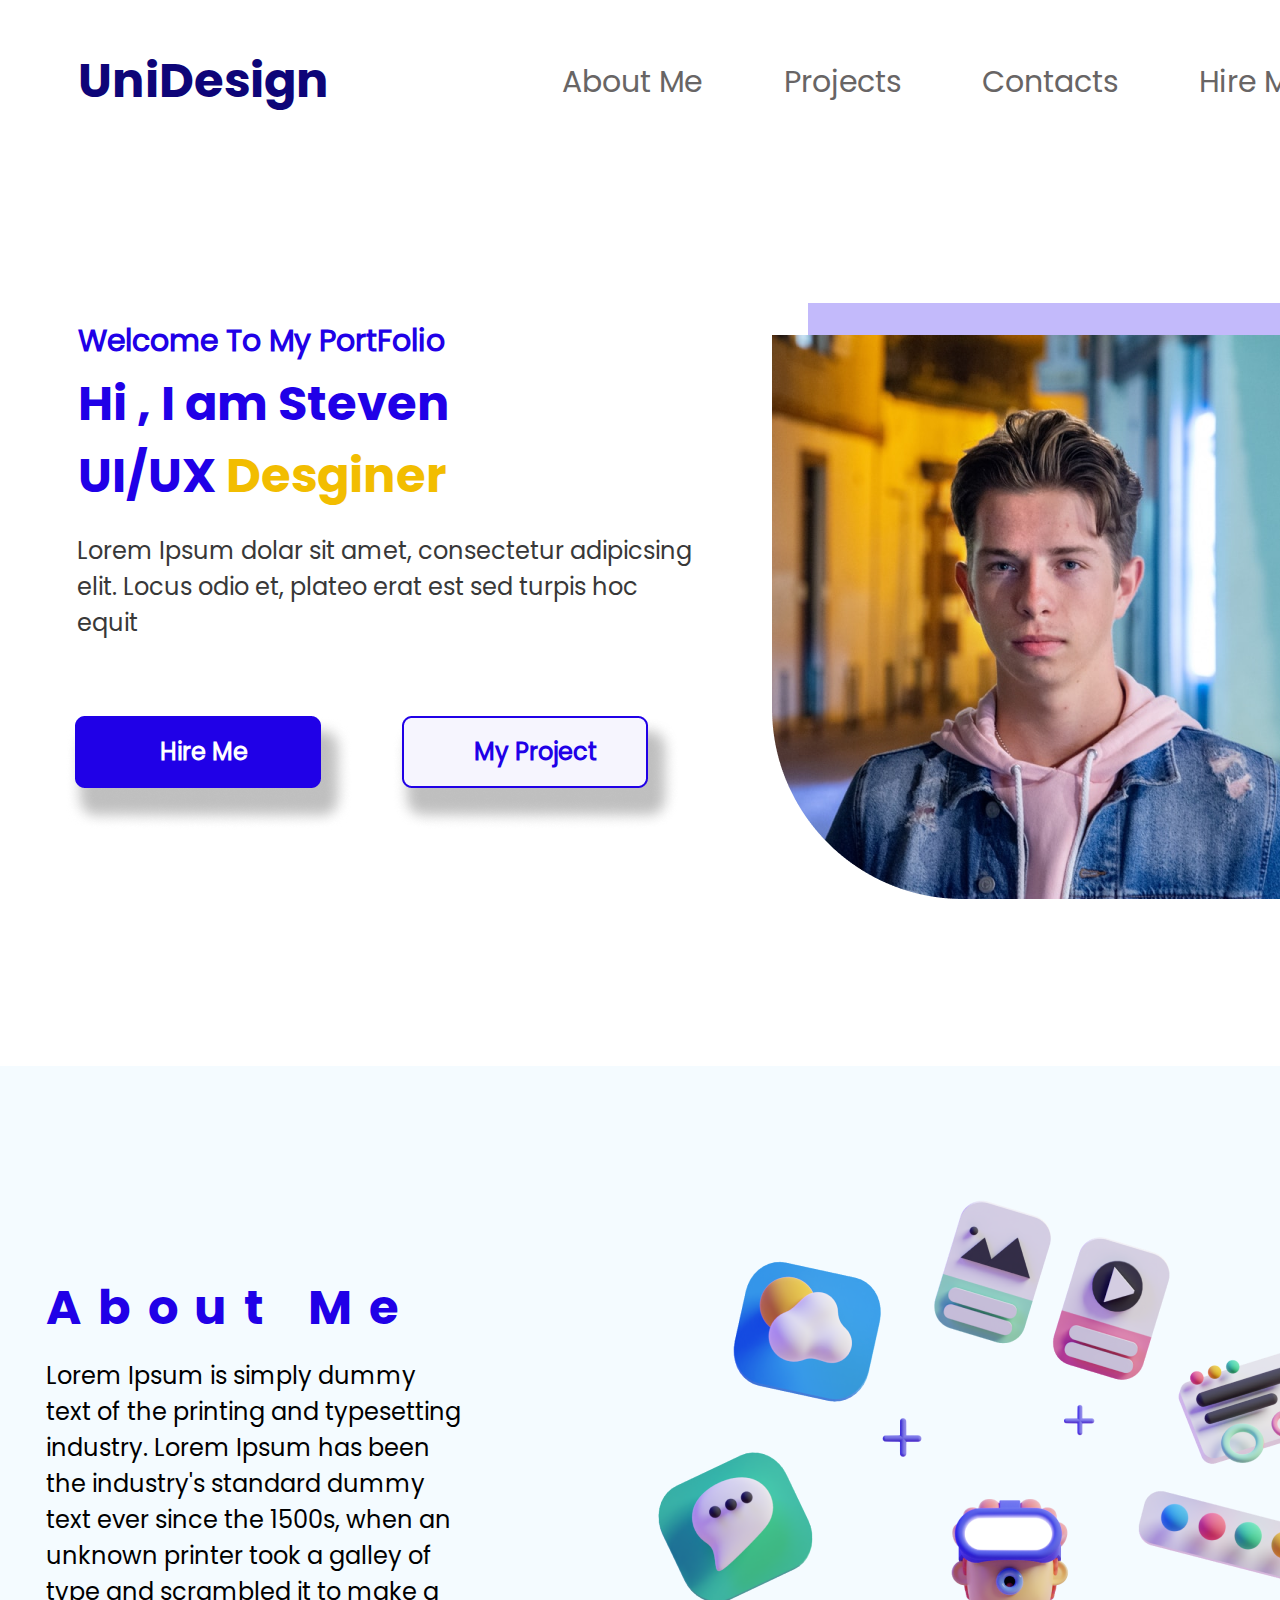
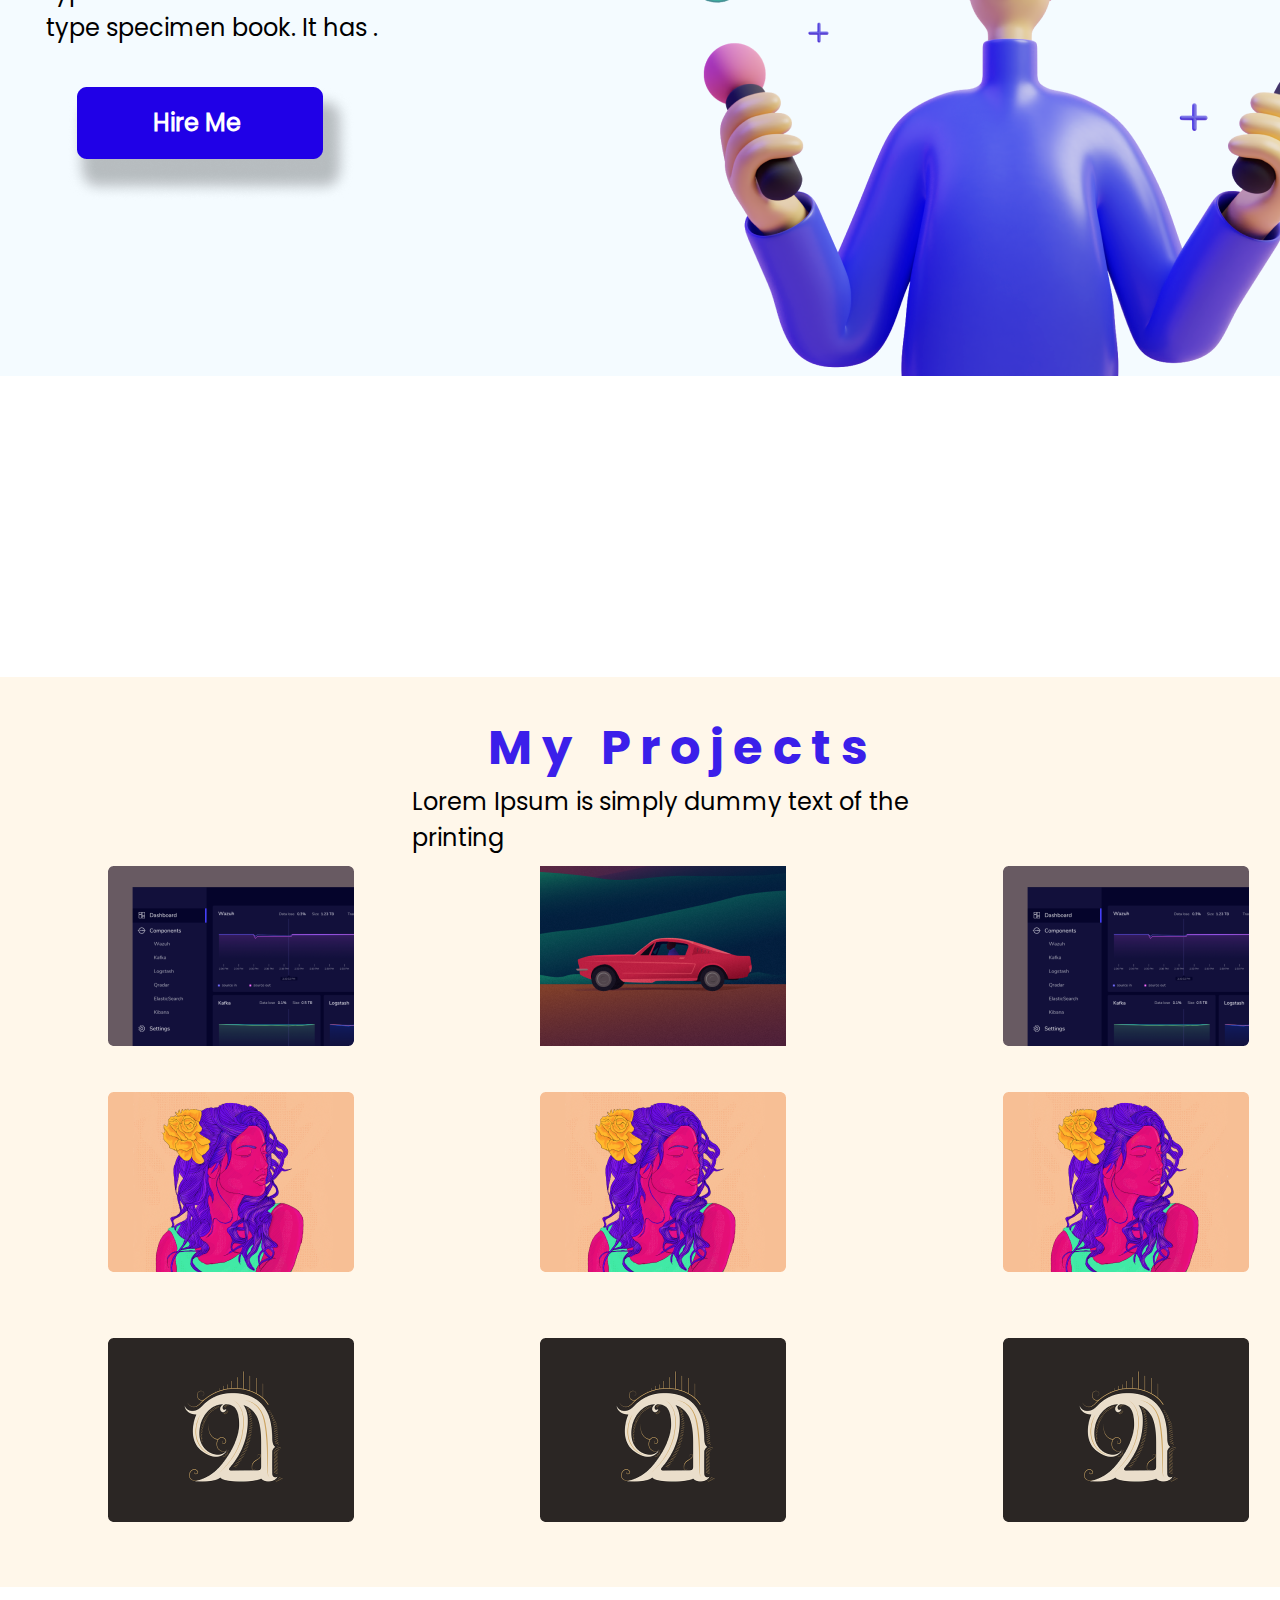
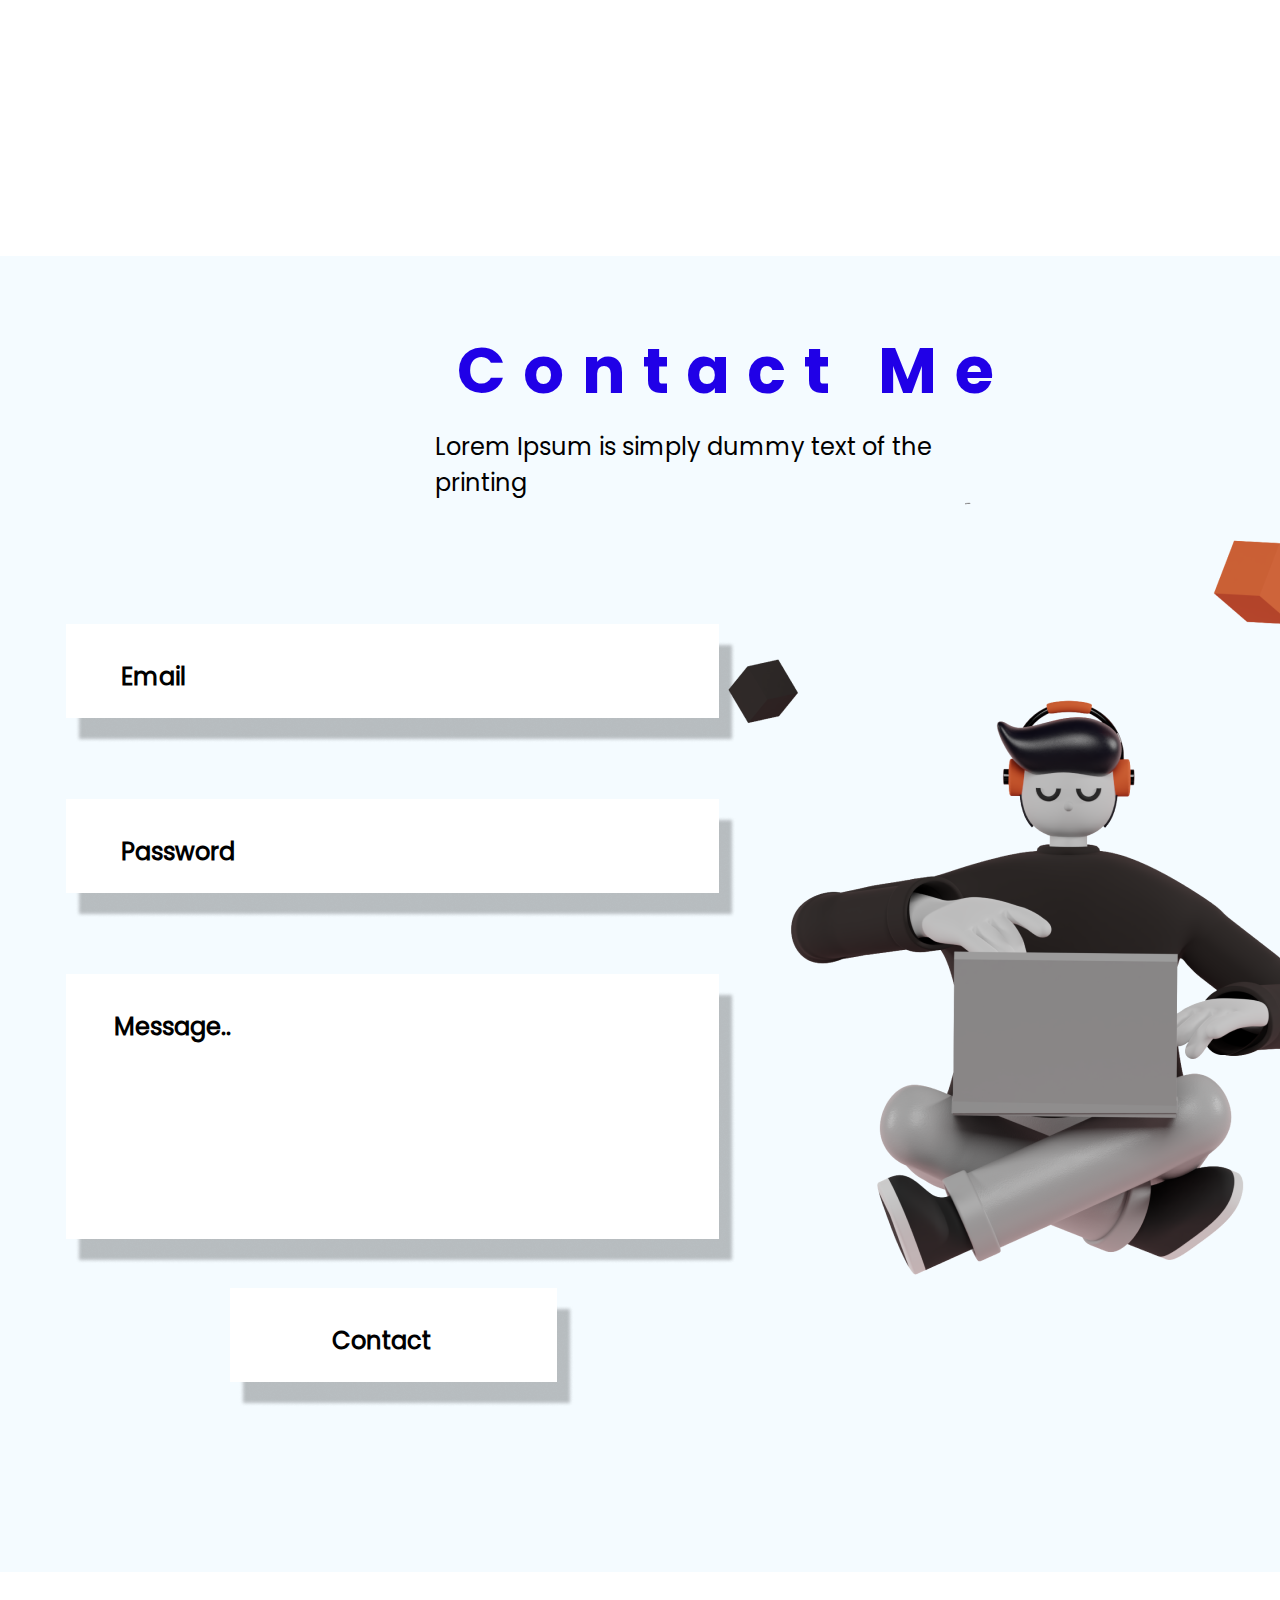
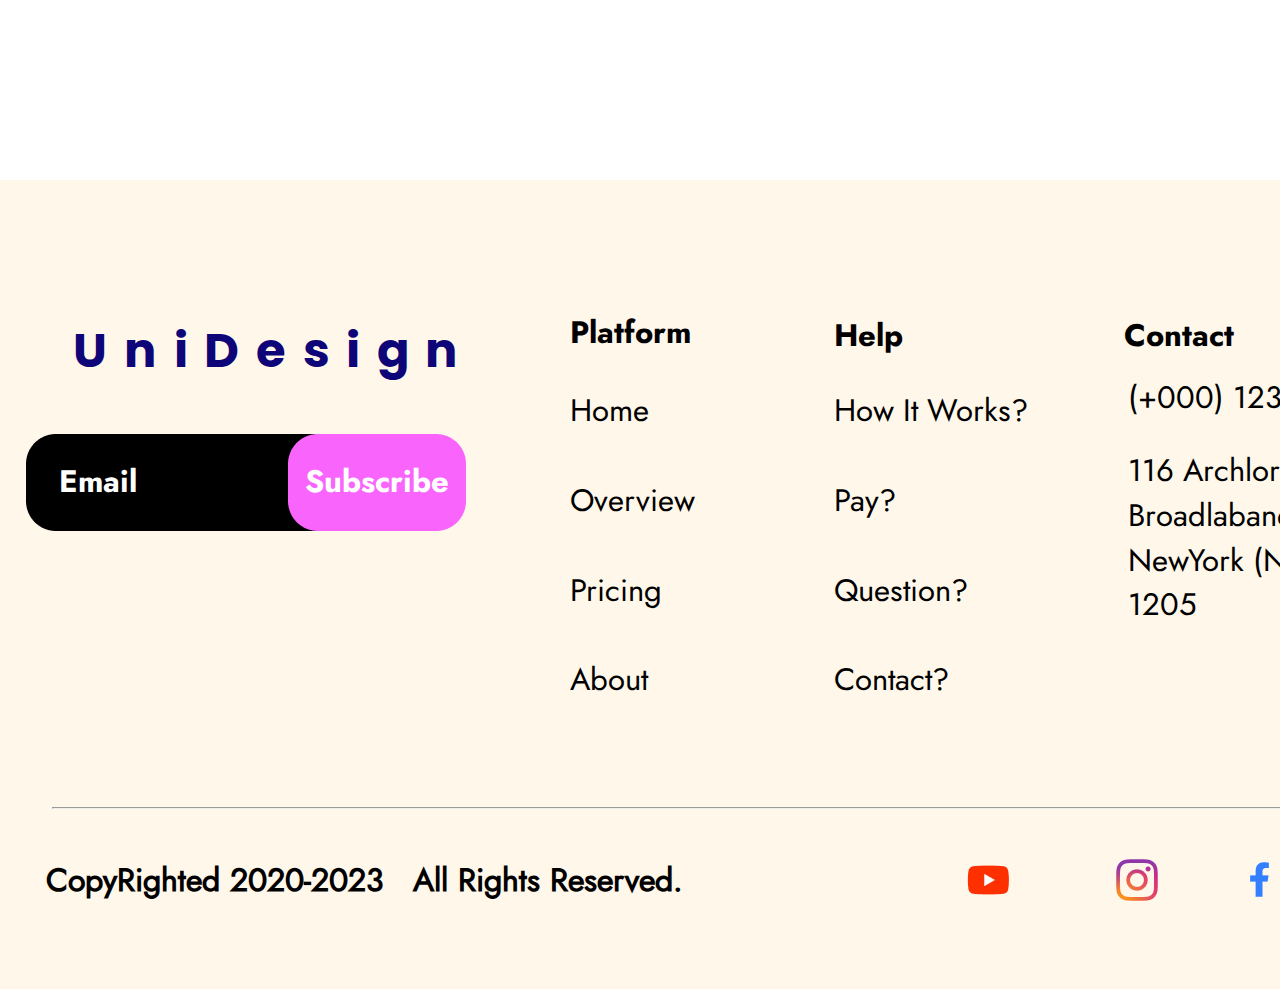
==== index.html @ a6e63d44 "Demo" ====
<!DOCTYPE html>
<html lang="en">

<head>
    <meta charset="UTF-8">
    <meta name="viewport" content="width=device-width, initial-scale=1.0">
    <link rel="stylesheet" href="styles/app.css">
    <title>template35</title>
</head>

<body>
    <header class="header">
        <span class="logo">UniDesign</span>
        <nav class="nav">
            <ul class="nav-horizontal">
                <li class="item_1">About Me</li>
                <li class="item_2">Projects</li>
                <li class="item_3">Contacts</li>
                <li class="item_4">Hire Me</li>
                <!-- <li><a href="#" class="item_1">About Me</a></li>
                <li><a href="#" class="item_2">Projects</a></li>
                <li><a href="#" class="item_3">Contacts</a></li>
                <li><a href="#" class="item_4">Hire Me</a></li> -->
            </ul>
        </nav>
    </header>
    <main>
        <section class="block_1">
            <div class="text">
                <img class="img_rectangle_3" src="img/Rectangle_3.png" alt="Rectangle_3">
                <h1>Welcome To My PortFolio</h1>
                <h2>Hi , I am Steven UI/UX <span>Desginer</span></h2>
                <p>
                    Lorem Ipsum dolar sit amet, consectetur adipicsing elit.
                    Locus odio et, plateo erat est sed turpis hoc equit
                </p>
            </div>
            <div class="button">
                <h1 class="text_bm1">Hire Me <span>My Project</span></h1>
                <img class="bm1" src="img/Rectangle_1.png" alt="Hire Me">
                <img class="bm2" src="img/Rectangle_2.png" alt="My Project">
            </div>
        </section>
        <section class="block_2">
            <div>
                <h1>About Me</h1>
                <p>
                    Lorem Ipsum is simply dummy text of the printing and
                    typesetting industry. Lorem Ipsum has been the industry's
                    standard dummy text ever since the 1500s, when an unknown
                    printer took a galley of type and scrambled it to make a
                    type specimen book. It has .
                </p>
                <h2>Hire Me</h2>
                <img class="bm1" src="img/Rectangle_1.png" alt="Hire Me">
                <img class="img11" src="img/11.png" alt="11">
            </div>
        </section>
        <section class="block_3">
            <header>
                <h1>My Projects</h1>
                <p>Lorem Ipsum is simply dummy text of the printing</p>
            </header>
            <div class="projects">
                <div>
                    <img class="i30" src="img/Rectangle_30.png" alt="Rectangle_30">
                </div>
                <div>
                    <img class="i32" src="img/Rectangle_32.png" alt="Rectangle_32">
                </div>
                <div>
                    <img class="i34" src="img/Rectangle_34.png" alt="Rectangle_34">
                </div>
                <div>
                    <img class="i35" src="img/Rectangle_35.png" alt="Rectangle_35">
                </div>
                <div>
                    <img class="i36" src="img/Rectangle_36.png" alt="Rectangle_36">
                </div>
                <div>
                    <img class="i37" src="img/Rectangle_37.png" alt="Rectangle_37">
                </div>
                <div>
                    <img class="i38" src="img/Rectangle_38.png" alt="Rectangle_38">
                </div>
                <div>
                    <img class="i39" src="img/Rectangle_39.png" alt="Rectangle_39">
                </div>
                <div>
                    <img class="i40" src="img/Rectangle_40.png" alt="Rectangle_40">
                </div>
            </div>
        </section>
        <section class="block_4">
            <header>
                <h1>Contact Me</h1>
                <p>Lorem Ipsum is simply dummy text of the printing</p>
            </header>
            <div class="input">
                <div>
                    <img class="email" src="img/Rectangle_42.png" alt="Rectangle_42">
                    <h2 class="email_text">Email</h2>
                </div>
                <div>
                    <img class="password" src="img/Rectangle_43.png" alt="Rectangle_43">
                    <h2 class="password_text">Password</h2>
                </div>
                <div>
                    <img class="message" src="img/Rectangle_44.png" alt="Rectangle_44">
                    <h2 class="message_text">Message..</h2>
                </div>
                <div>
                    <img class="contact" src="img/Rectangle_45.png" alt="Rectangle_45">
                    <h2 class="contact_text">Contact</h2>
                </div>
                <div>
                    <img class="saly_13" src="img/Saly_13.png" alt="Saly_13">
                </div>
            </div>
        </section>
    </main>
    <footer class="footer">
        <section class="header">
            <h1 class="logo">UniDesign</h1>
            <nav class="nav">
                <ul class="nav-horizontal">
                    <li class="item_1">Platform</li>
                    <li class="item_2">Help</li>
                    <li class="item_3">Contact</li>
                </ul>
            </nav>
        </section>
        <section class="body">
            <div class="subscribe">
                <div>
                    <img class="email" src="img/Rectangle_25.png" alt="Rectangle_25">
                    <h2 class="email_text">Email</h2>
                </div>
                <div>
                    <img class="subscribe_img" src="img/Rectangle_24.png" alt="Rectangle_24">
                    <h2 class="subscribe_text">Subscribe</h2>
                </div>
            </div>
            <div class="platform">
                <ul>
                    <li>Home</li>
                    <li>Overview</li>
                    <li>Pricing</li>
                    <li>About</li>
                </ul>
            </div>
            <div class="help">
                <ul>
                    <li>How It Works?</li>
                    <li>Pay?</li>
                    <li>Question?</li>
                    <li>Contact?</li>
                </ul>
            </div>
            <div class="contact">
                <span>(+000) 1234-6789</span>
                <p>116 Archlor Road Broadlaband, NewYork (NYC) 1205</p>
            </div>
        </section>
        <hr>
        <section class="signature">
            <h1 class="copyRighted">CopyRighted 2020-2023&nbsp;&nbsp;&nbsp;All Rights Reserved.</h1>
            <nav class="social">
                <ul class="social-horizontal">
                    <li class="item_1"><img src="img/Youtube/Youtube.png" alt="YouTube"></li>
                    <li class="item_2"><img src="img/Instagram/Instagram.png" alt="Instagram"></li>
                    <li class="item_3"><img src="img/Capa_2.png" alt="Facebook"></li>
                    <li class="item_4"><img src="img/Linkedin/Linkedin.png" alt="Linkedin"></li>
                </ul>
            </nav>
        </section>
    </footer>
</body>

</html>
---- styles/app.css ----
:root {
    --top-color: #2000E7;
    --unit: 1px;
}

@font-face {
    font-weight: 400;
    font-family: "Poppins-Regular";
    src: url("../font-family/Poppins/Poppins-Regular.ttf");
}

@font-face {
    font-weight: 700;
    font-family: "Poppins-Bold";
    src: url("../font-family/Poppins/Poppins-Bold.ttf");
}

@font-face {
    font-weight: 400;
    font-family: "Jost-Regular";
    src: url("../font-family/Jost/static/Jost-Regular.ttf");
}

@font-face {
    font-weight: 700;
    font-family: "Jost-Bold";
    src: url("../font-family/Jost/static/Jost-Bold.ttf");
}

body {
    width: 1440px;
    margin: 0;
    padding: 0;
}

/* <header> */
.header {
    display: flex;
    align-items: center;
    justify-content: space-between;
}

.header .nav {
    height: 117px;
    margin: 0;
    padding: 0;
}

.header .logo {
    width: 251px;
    height: 72px;
    margin-top: 45px;
    margin-left: 78px;

    font-family: "Poppins-Bold", sans-serif;
    font-size: 48px;
    line-height: 72px;

    color: #0E0578;
}

.header .nav-horizontal {
    display: flex;
    align-items: center;
    justify-content: space-between;

    list-style: none;

    height: 45px;
    margin: 59px 0px 0px 0px;
    padding: 0;
}

.header .item_1,
.header .item_2,
.header .item_3,
.header .item_4 {
    height: 45px;

    font-family: "Poppins-Regular", sans-serif;
    font-size: 30px;

    color: #686565;
}

.header .item_1 {
    width: 143px;
    margin-right: 79px;
}

.header .item_2 {
    width: 119px;
    margin-right: 79px;
}

.header .item_3 {
    width: 138px;
    margin-right: 79px;
}

.header .item_4 {
    width: 111px;
    margin-right: 130px;
}

/* <header> */

/* <main> */
/* <section block 1> */
.block_1 {
    width: 1440px;
    height: 949px;
    margin: 0;
    padding: 0;
}

.block_1 .text {
    position: absolute;
    top: 318px;
    left: 78px;
}

.block_1 .img_rectangle_3 {
    position: absolute;
    top: -15px;
    left: 694px;
}

.block_1 .text h1 {
    width: 372px;
    height: 45px;
    margin: 0px 0px 5px 0px;

    font-family: "Poppins-Regular", sans-serif;
    font-size: 30px;
    line-height: 45px;

    color: var(--top-color);
}

.block_1 .text h2 {
    width: 447px;
    height: 144px;
    margin: 0px 0px 21px 0px;

    font-family: "Poppins-Bold", sans-serif;
    font-size: 48px;
    line-height: 72px;

    color: var(--top-color);
}

.block_1 .text h2 span {
    color: #F2BD00;
}

.block_1 .text p {
    box-sizing: border-box;

    width: 616px;
    height: 72px;
    margin: 0px 0px 0px -1px;

    font-family: "Poppins-Regular", sans-serif;
    font-size: 24px;
    line-height: 36px;

    color: #383838;
}

.block_1 .button {
    position: absolute;
    top: 605px;
}

.block_1 .bm1 {
    margin: 111px 35px 0px 65px;
}

.block_1 .text_bm1 {
    position: absolute;
}

.block_1 .text_bm1 {
    width: 466px;
    height: 36px;
    position: absolute;
    margin: 129px 0px 0px 160px;

    font-family: "Poppins-Regular", sans-serif;
    font-size: 24px;
    line-height: 36px;

    color: #FFFFFF;
}

.block_1 .text_bm1 span {
    width: 123px;
    height: 36px;
    margin: 0px 0px 0px 220px;

    font-family: "Poppins-Regular", sans-serif;
    font-size: 24px;
    line-height: 36px;

    color: var(--top-color);
}

/* <section block 1> */
/* <section block 2> */
.block_2 {
    width: 1440px;
    height: 910px;
    padding: 0px;
    margin: 0px;

    background-color: #43BAFD0F;
}

.block_2 h1 {
    position: absolute;
    width: 370px;
    height: 72px;
    padding: 0px;
    margin: 206px 0px 0px 46px;

    font-family: "Poppins-Bold", sans-serif;
    font-size: 48px;
    line-height: 72px;
    letter-spacing: 0.35em;

    color: var(--top-color);
}

.block_2 h2 {
    position: absolute;
    width: 89px;
    height: 36px;
    padding: 0px;
    margin: 639px 0px 0px 153px;

    font-family: "Poppins-Regular", sans-serif;
    font-size: 24px;
    line-height: 36px;

    color: #FFFFFF;
}

.block_2 p {
    position: absolute;
    width: 415px;
    height: 303px;
    padding: 0px;
    margin: 292px 0px 0px 46px;

    font-family: "Poppins-Regular", sans-serif;
    font-size: 24px;
    line-height: 36px;

    color: #000000;
}

.block_2 .bm1 {
    margin: 621px 0px 0px 67px;
}

.block_2 .img11 {
    position: absolute;
    margin: 0px 0px 0px 185.24px;
}

/* <section block 2> */
/* <section block 3> */
.block_3 {
    width: 1440px;
    height: 910px;
    padding: 0px;
    margin: 301px 0px 0px 0px;

    background-color: #FFD69633;
}

.block_3 h1 {
    position: relative;
    width: 395px;
    height: 72px;
    margin: 0;
    padding: 35px 0px 0px 0px;
    left: 488px;

    font-family: "Poppins-Bold", sans-serif;
    font-size: 48px;
    line-height: 72px;
    letter-spacing: 0.2em;

    color: #3B1FEA;
}

.block_3 p {
    position: relative;
    width: 591px;
    height: 36px;
    margin: 0px 0px 46px 0px;
    left: 412px;

    font-family: "Poppins-Regular", sans-serif;
    font-size: 24px;
    line-height: 36px;

    color: #000000;
}

.projects * {
    position: absolute;
}

.projects .i30,
.projects .i35,
.projects .i38 {
    top: 0;
}

.projects .i32,
.projects .i36,
.projects .i39 {
    top: 226px;
}

.projects .i34,
.projects .i37,
.projects .i40 {
    top: 472px;
}

.projects .i30,
.projects .i32,
.projects .i34 {
    left: 108px;
}

.projects .i35,
.projects .i36,
.projects .i37 {
    left: 540px;
}

.projects .i38,
.projects .i39,
.projects .i40 {
    left: 1003px;
}

/* <section block 3> */
/* <section block 4> */
.block_4 {
    width: 1440px;
    height: 1316px;
    padding: 0px;
    margin: 269px 0px 0px 0px;

    background-color: #43BAFD0F;
}

.block_4 h1 {
    position: relative;
    width: 555px;
    height: 96px;
    margin: 0px 0px 10px 0px;
    padding: 67px 0px 0px 0px;
    left: 457px;

    font-family: "Poppins-Bold", sans-serif;
    font-size: 64px;
    line-height: 96px;
    letter-spacing: 0.27em;

    color: var(--top-color);
}

.block_4 p {
    position: relative;
    width: 591px;
    height: 36px;
    margin: 0px 0px 0px 0px;
    left: 435px;

    font-family: "Poppins-Regular", sans-serif;
    font-size: 24px;
    line-height: 36px;

    color: #000000;
}

.block_4 .input * {
    position: absolute;

    font-family: "Poppins-Regular", sans-serif;
    font-size: 24px;
    line-height: 36px;

    color: #000000;
}

.block_4 .email,
.block_4 .password,
.block_4 .message {
    left: 66px;
}

.block_4 .email {
    top: 159px;
}

.block_4 .password {
    top: 334px;
}

.block_4 .message {
    top: 509px;
}

.block_4 .contact {
    top: 823px;
    left: 230px;
}

.block_4 .saly_13 {
    top: -22px;
    left: 584px;
}

.block_4 .email_text {
    width: 87px;
    height: 48px;
    top: 174px;
    left: 121px;
}

.block_4 .password_text {
    width: 154px;
    height: 48px;
    top: 349px;
    left: 121px;
}

.block_4 .message_text {
    width: 158px;
    height: 48px;
    top: 524px;
    left: 114px;
}

.block_4 .contact_text {
    width: 131px;
    height: 48px;
    top: 838px;
    left: 332px;
}

/* <section block 4> */
/* <main> */
/* <footer> */
/* <section header> */
.footer {
    width: 1440px;
    height: 809px;
    padding: 0px;
    margin: 208px 0px 0px 0px;

    background-color: #FFD69633;
}

.footer .header {
    position: relative;
    width: 1440px;
    height: 72px;
    top: 132px;
    display: flex;
    align-items: center;
    justify-content: space-between;
}

.footer .header .nav {
    height: 72px;
    margin: 0;
    padding: 0;
}

.footer .header .logo {
    width: 386px;
    height: 72px;
    margin: 5px 0px 0px 73px;
    padding: 0;

    font-family: "Poppins-Bold", sans-serif;
    font-size: 48px;
    line-height: 72px;
    letter-spacing: 0.35em;

    color: #0E0578;
}

.footer .header .nav-horizontal {
    display: flex;
    align-items: center;
    justify-content: space-between;

    list-style: none;

    height: 45px;
    margin: 0;
    padding: 0;
}

.footer .header .item_1,
.footer .header .item_2,
.footer .header .item_3 {
    height: 47px;

    font-family: "Jost-Bold", sans-serif;
    font-size: 31px;
    line-height: 44.8px;

    color: #000000;
}

.footer .header .item_1 {
    width: 157px;
    margin: 0px 107px 0px 0px;
}

.footer .header .item_2 {
    width: 90px;
    margin: 5px 200px 0px 0px;
}

.footer .header .item_3 {
    width: 142px;
    margin: 5px 174px 0px 0px;
}

/* <section header> */
/* <section body> */
.body {
    position: relative;
    width: 1440px;
    height: 325px;
    top: 132px;
    padding: 0;
    margin: 0px 0px 100px 0px;
}

.body * {
    position: absolute;
}

.body .subscribe * {
    top: 25px;

    font-family: "Jost-Bold", sans-serif;
    font-size: 31px;
    line-height: 44.8px;

    color: #FFFFFF;
}

.body .email {
    width: 323px;
    height: 97px;
    left: 26px;
}

.body .email_text {
    width: 78px;
    height: 45px;
    left: 59px;
}

.body .subscribe_img {
    width: 178px;
    height: 97px;
    left: 288px;
}

.body .subscribe_text {
    width: 145px;
    height: 45px;
    left: 305px;
}

.body .platform,
.body .help,
.body .contact {
    font-family: "Jost-Regular", sans-serif;
    font-size: 31px;
    line-height: 44.8px;

    color: #000000;
}

.body ul {
    margin: 0;
    padding: 0;
    top: -40px;

    list-style: none;
}

.body li {
    position: relative;
    margin: 45px 0px 0px 0px;
}

.body .platform ul {
    width: 160px;
    height: 366px;
    left: 570px;
    margin: 0;
    padding: 0;
}

.body .help ul {
    width: 200px;
    height: 366px;
    left: 834px;
    margin: 0;
    padding: 0;
}

.body .contact {
    left: 1128px;
}

.body .contact span {
    width: 250px;
    height: 47px;
    top: -8px;
    margin: 0;
    padding: 0;
}

.body .contact p {
    width: 250px;
    height: 188px;
    top: 65px;
    margin: 0;
    padding: 0;
}

/* <section body> */
/* <div hr> */
hr {
    position: relative;
    top: 130px;
    align-items: center;
    width: 1334px;

    color: #000000;
}

/* <div hr> */
/* <section signature> */
.signature {
    position: relative;
    width: 1440px;
    height: 46px;
    top: 170px;
    display: flex;
    /* align-items: center; */
    justify-content: space-between;
}

.signature .copyRighted {
    width: 670px;
    height: 46px;
    margin: 0px 0px 0px 46px;
    padding: 0;

    font-family: "Jost-Regular", sans-serif;
    font-size: 32px;
    line-height: 46.24px;

    color: #000000;
}

.signature .social-horizontal {
    display: flex;
    justify-content: space-between;

    list-style: none;

    height: 46px;
    margin: 0;
    padding: 0;
}

.signature .item_1 {
    width: 72px;
    height: 72px;
    margin: 8px 75px 0px 0px;
}

.signature .item_2 {
    width: 76px;
    height: 76px;
    margin: 0px 75px 0px 0px;
}

.signature .item_3 {
    width: 18.68px;
    height: 43.5px;
    margin: 5px 75px 0px 0px;
}

.signature .item_4 {
    width: 71px;
    height: 71px;
    margin: 0px 25px 0px 0px;
}

/* <section signature> */
/* <footer> */
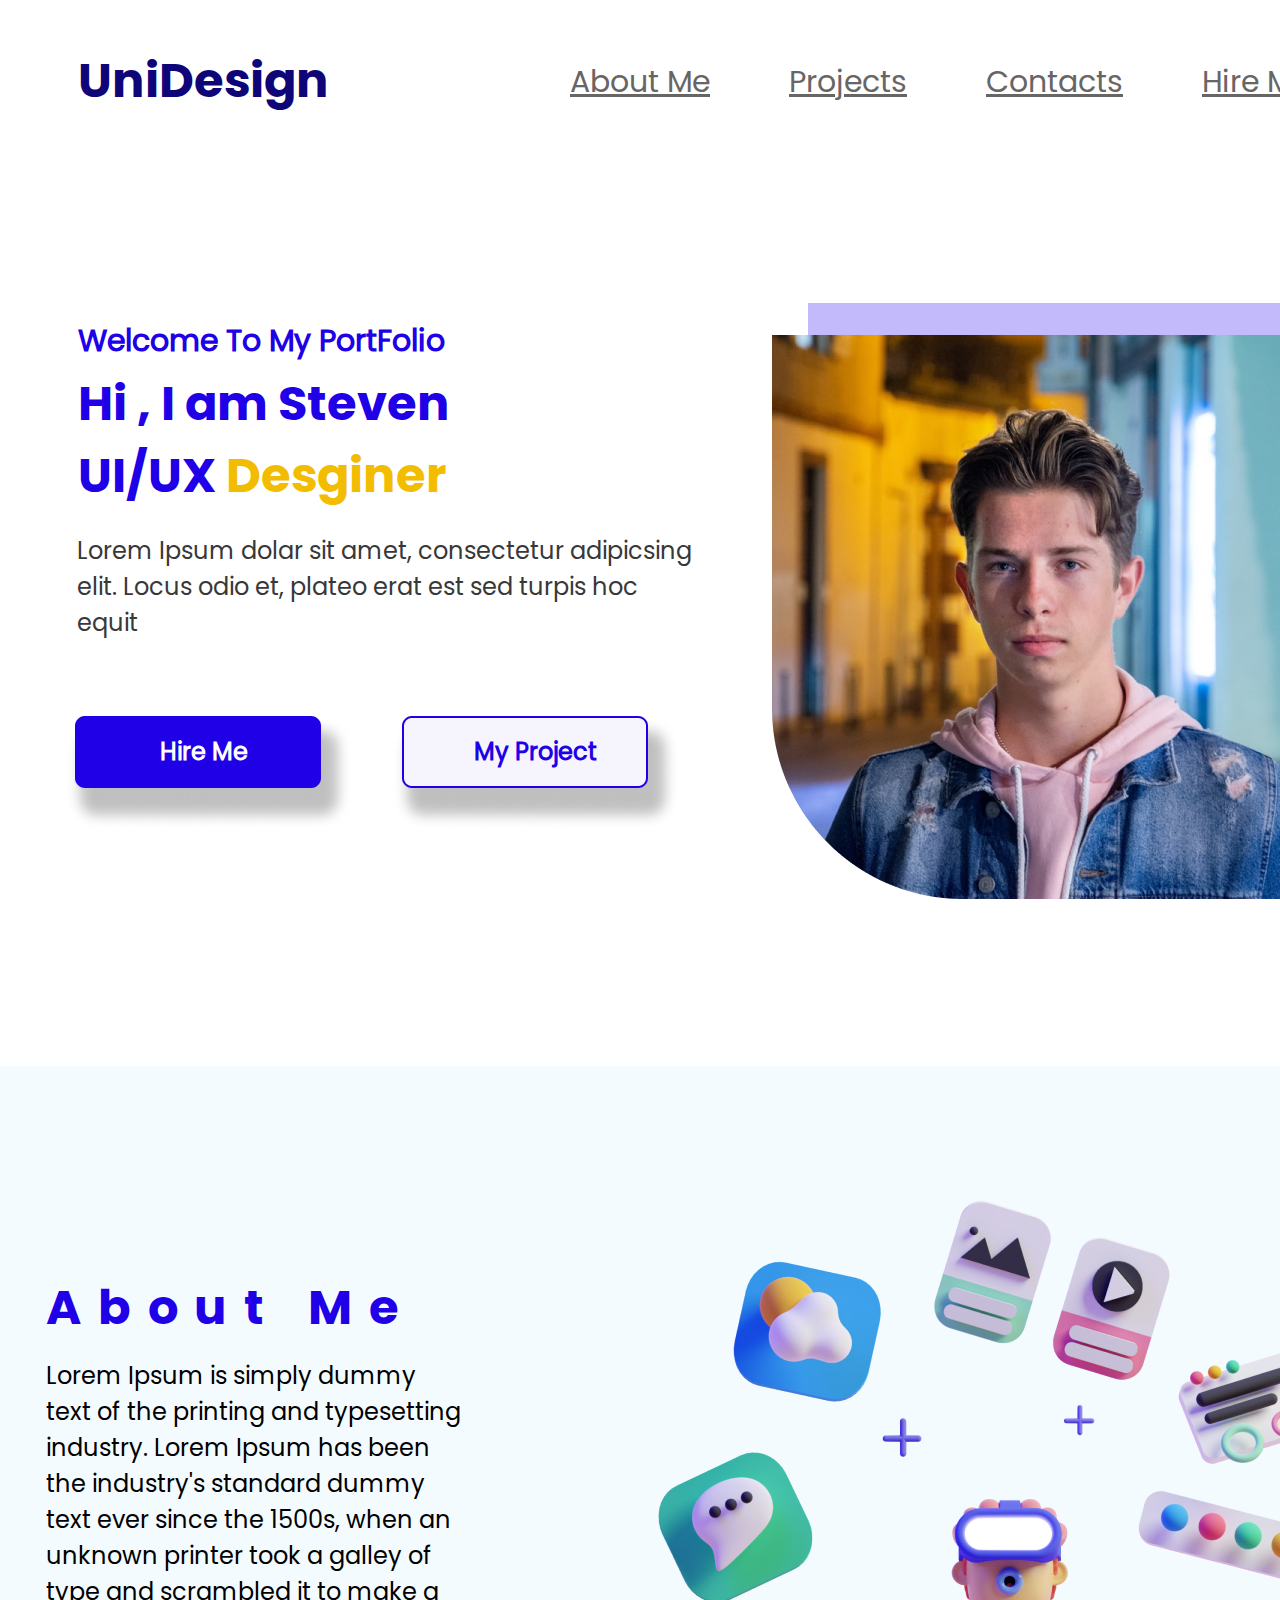
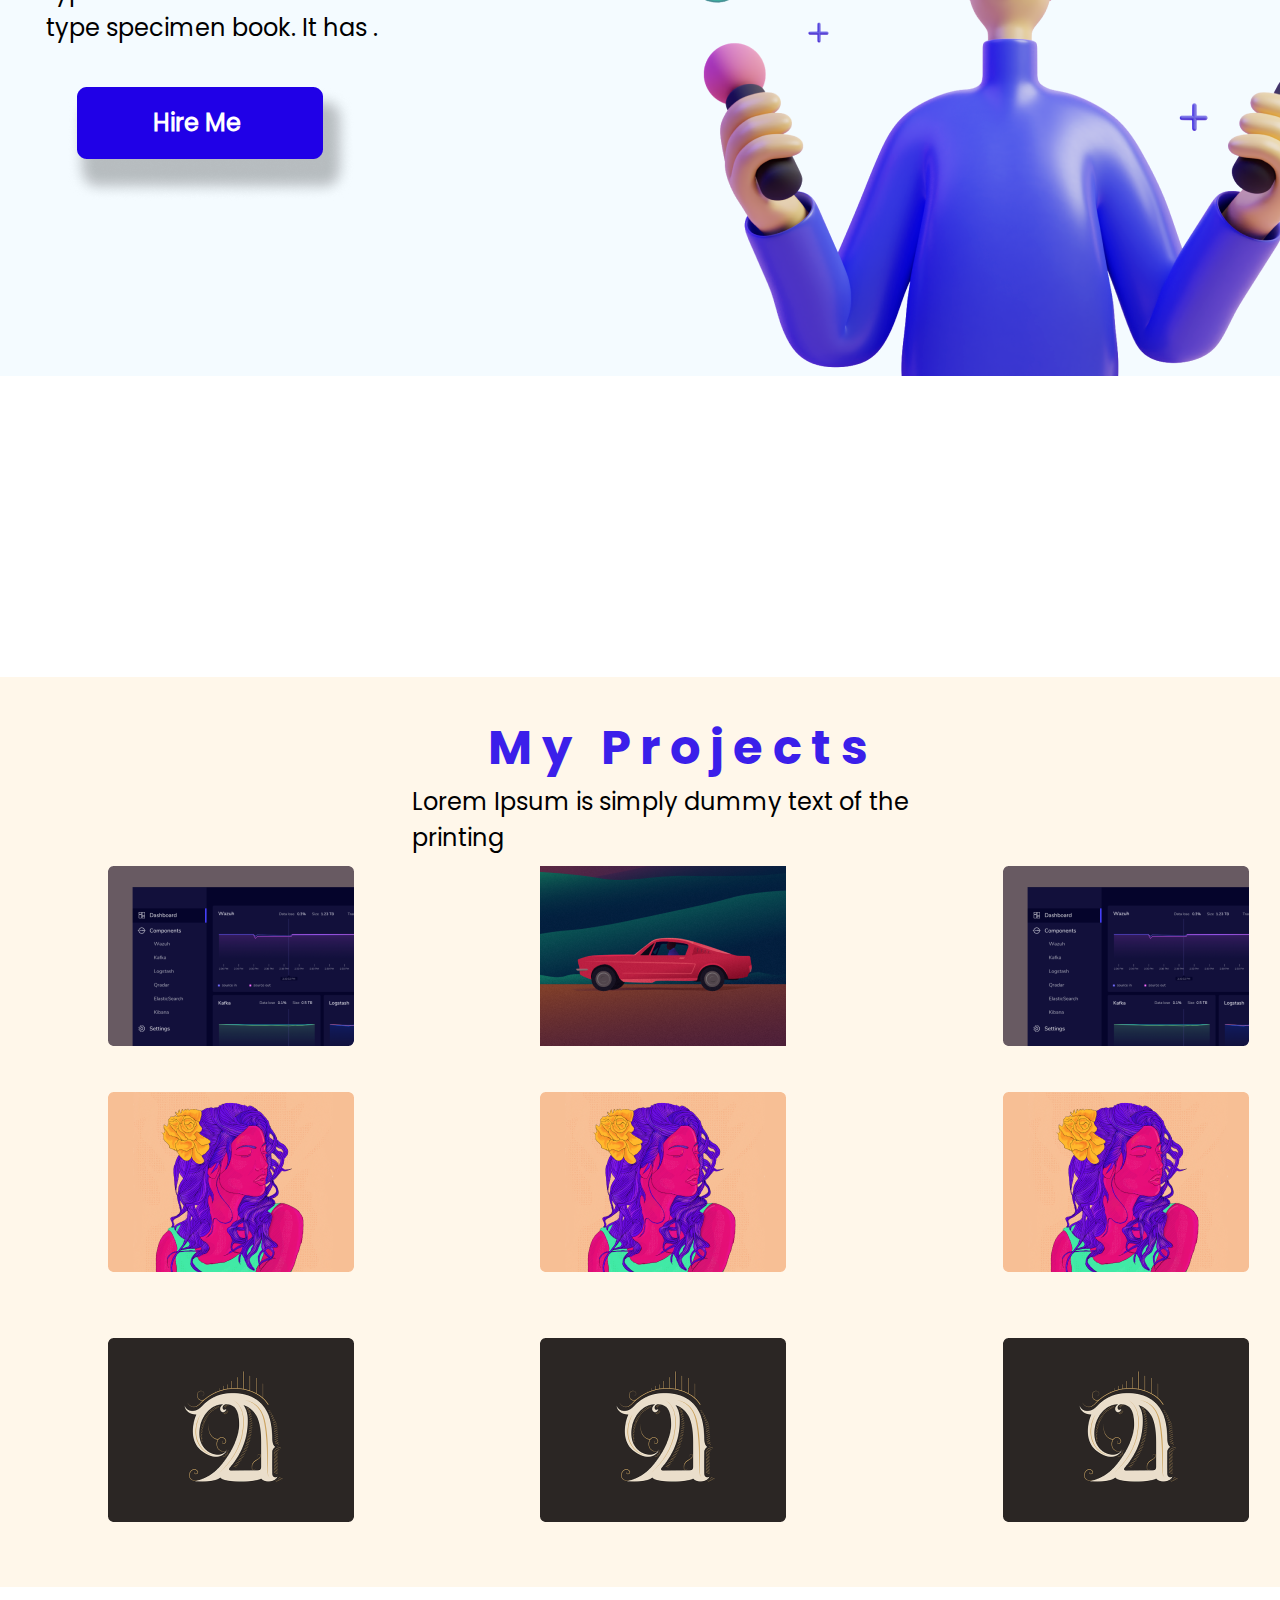
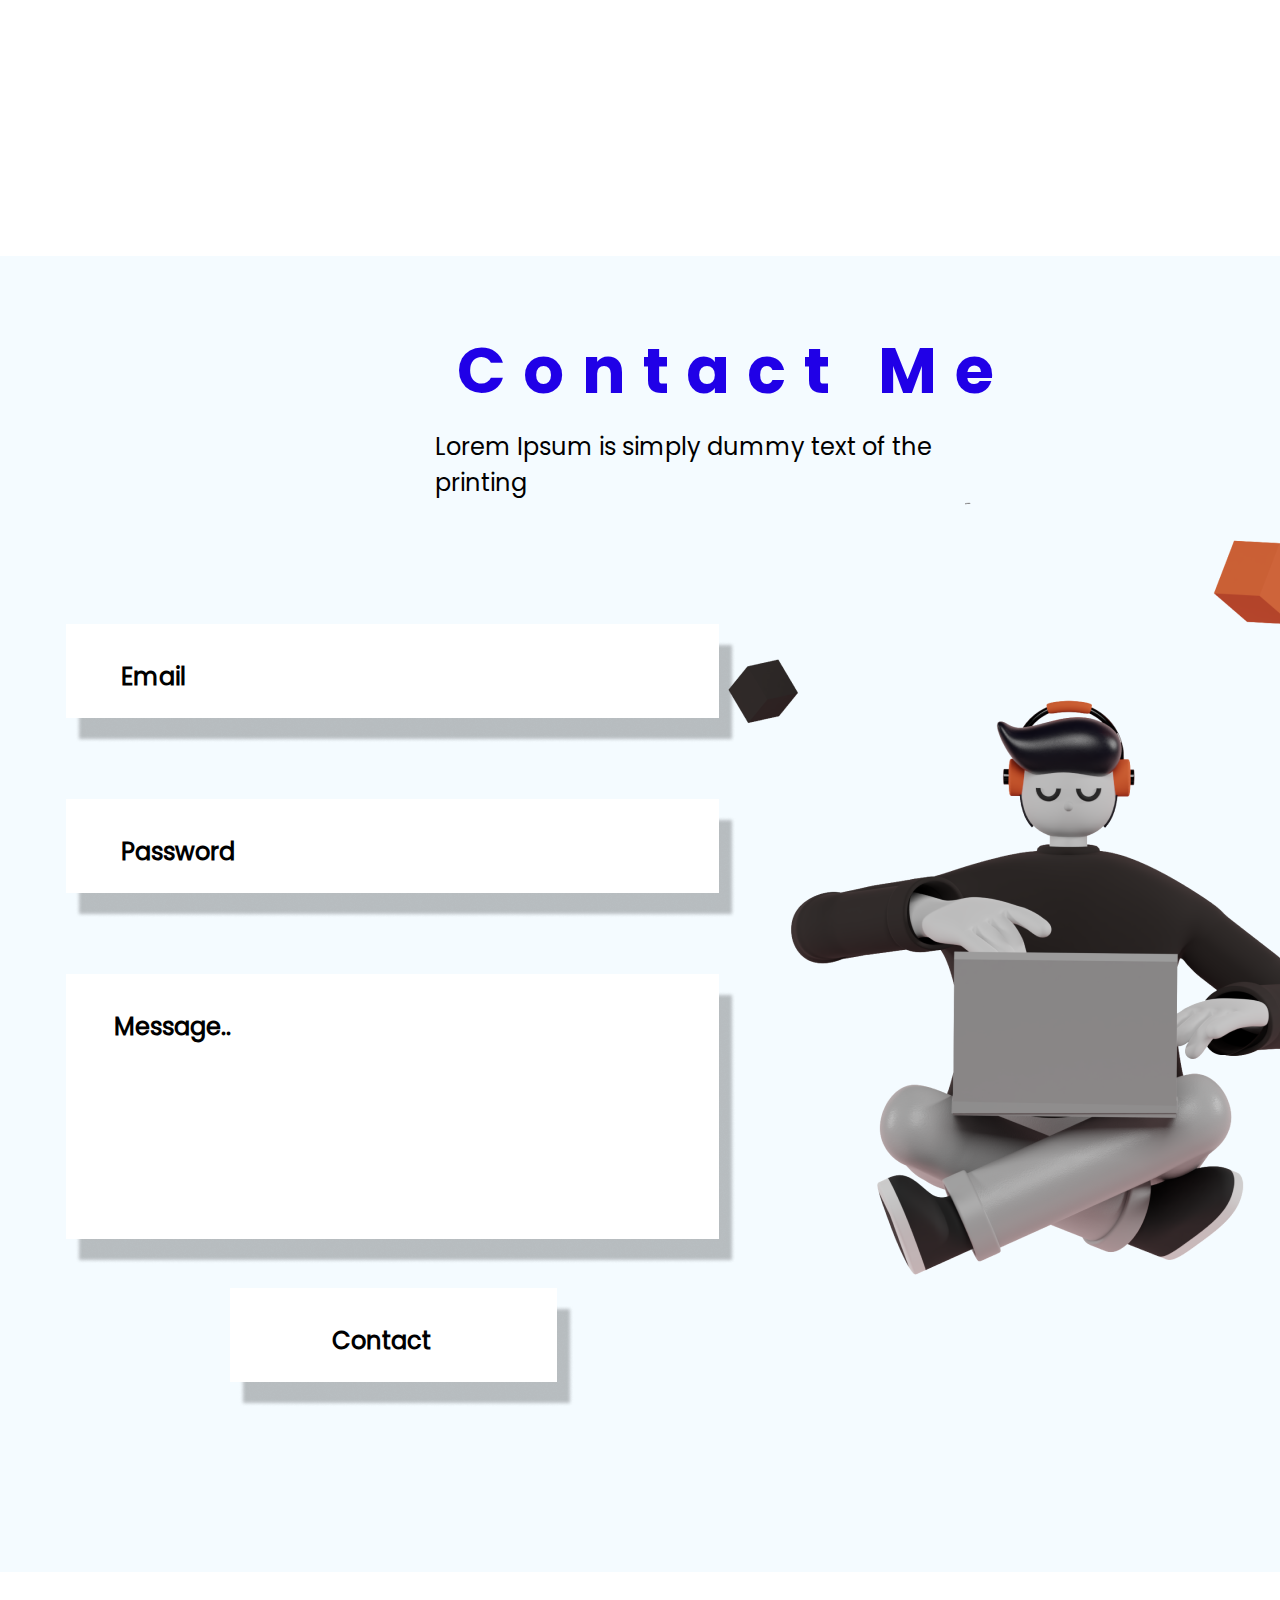
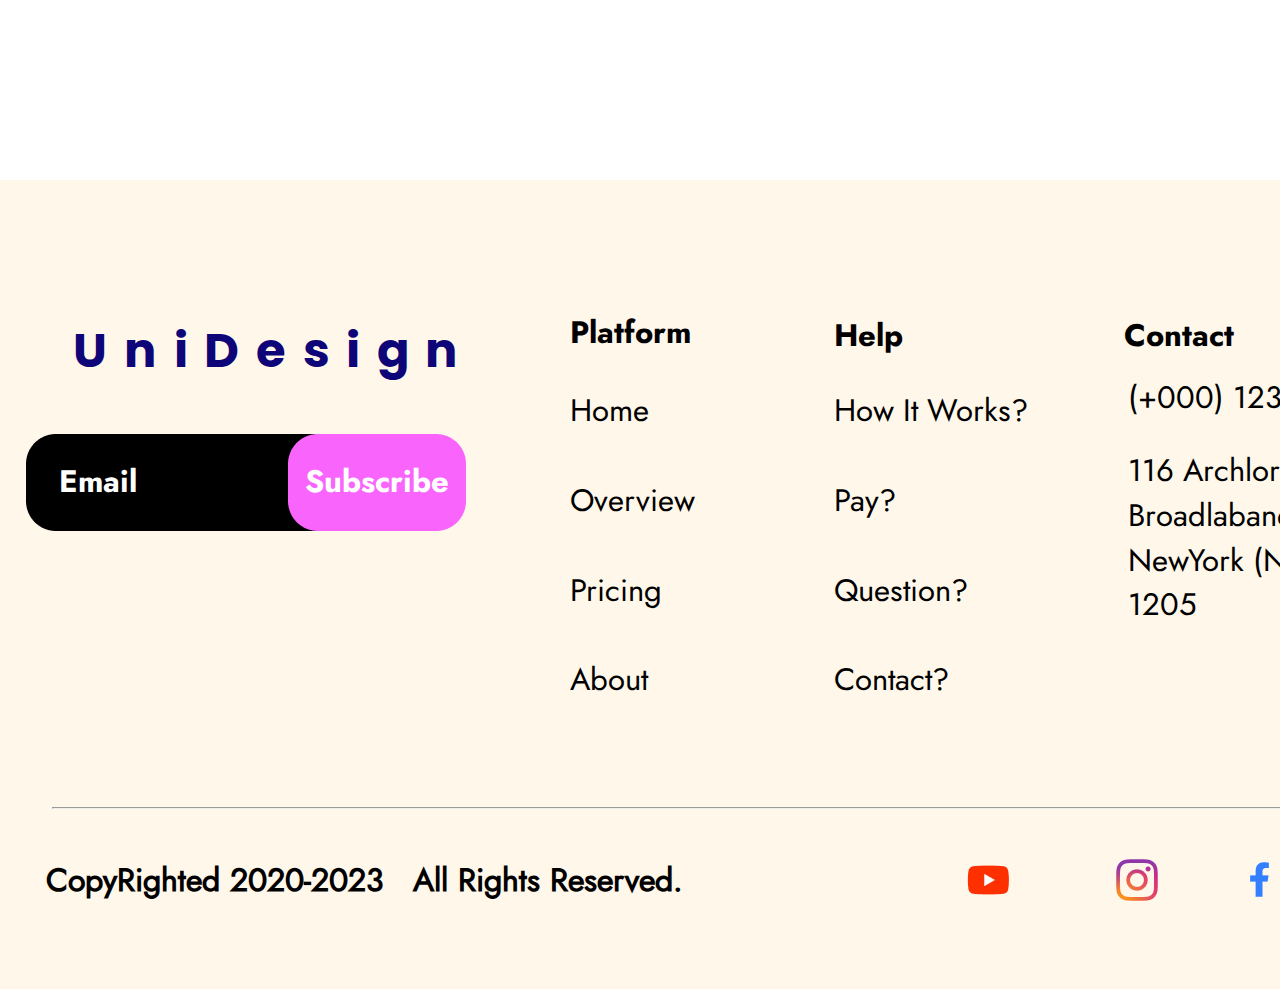
==== commit 9617847f: "Demo" ====
--- a/index.html
+++ b/index.html
@@ -8,173 +8,172 @@
     <title>template35</title>
 </head>
 
-<body>
-    <header class="header">
-        <span class="logo">UniDesign</span>
-        <nav class="nav">
-            <ul class="nav-horizontal">
-                <li class="item_1">About Me</li>
-                <li class="item_2">Projects</li>
-                <li class="item_3">Contacts</li>
-                <li class="item_4">Hire Me</li>
-                <!-- <li><a href="#" class="item_1">About Me</a></li>
-                <li><a href="#" class="item_2">Projects</a></li>
-                <li><a href="#" class="item_3">Contacts</a></li>
-                <li><a href="#" class="item_4">Hire Me</a></li> -->
-            </ul>
-        </nav>
-    </header>
-    <main>
-        <section class="block_1">
-            <div class="text">
-                <img class="img_rectangle_3" src="img/Rectangle_3.png" alt="Rectangle_3">
-                <h1>Welcome To My PortFolio</h1>
-                <h2>Hi , I am Steven UI/UX <span>Desginer</span></h2>
-                <p>
-                    Lorem Ipsum dolar sit amet, consectetur adipicsing elit.
-                    Locus odio et, plateo erat est sed turpis hoc equit
-                </p>
-            </div>
-            <div class="button">
-                <h1 class="text_bm1">Hire Me <span>My Project</span></h1>
-                <img class="bm1" src="img/Rectangle_1.png" alt="Hire Me">
-                <img class="bm2" src="img/Rectangle_2.png" alt="My Project">
-            </div>
-        </section>
-        <section class="block_2">
-            <div>
-                <h1>About Me</h1>
-                <p>
-                    Lorem Ipsum is simply dummy text of the printing and
-                    typesetting industry. Lorem Ipsum has been the industry's
-                    standard dummy text ever since the 1500s, when an unknown
-                    printer took a galley of type and scrambled it to make a
-                    type specimen book. It has .
-                </p>
-                <h2>Hire Me</h2>
-                <img class="bm1" src="img/Rectangle_1.png" alt="Hire Me">
-                <img class="img11" src="img/11.png" alt="11">
-            </div>
-        </section>
-        <section class="block_3">
-            <header>
-                <h1>My Projects</h1>
-                <p>Lorem Ipsum is simply dummy text of the printing</p>
-            </header>
-            <div class="projects">
-                <div>
-                    <img class="i30" src="img/Rectangle_30.png" alt="Rectangle_30">
-                </div>
-                <div>
-                    <img class="i32" src="img/Rectangle_32.png" alt="Rectangle_32">
-                </div>
-                <div>
-                    <img class="i34" src="img/Rectangle_34.png" alt="Rectangle_34">
-                </div>
-                <div>
-                    <img class="i35" src="img/Rectangle_35.png" alt="Rectangle_35">
-                </div>
-                <div>
-                    <img class="i36" src="img/Rectangle_36.png" alt="Rectangle_36">
-                </div>
-                <div>
-                    <img class="i37" src="img/Rectangle_37.png" alt="Rectangle_37">
-                </div>
-                <div>
-                    <img class="i38" src="img/Rectangle_38.png" alt="Rectangle_38">
-                </div>
-                <div>
-                    <img class="i39" src="img/Rectangle_39.png" alt="Rectangle_39">
-                </div>
-                <div>
-                    <img class="i40" src="img/Rectangle_40.png" alt="Rectangle_40">
-                </div>
-            </div>
-        </section>
-        <section class="block_4">
-            <header>
-                <h1>Contact Me</h1>
-                <p>Lorem Ipsum is simply dummy text of the printing</p>
-            </header>
-            <div class="input">
-                <div>
-                    <img class="email" src="img/Rectangle_42.png" alt="Rectangle_42">
-                    <h2 class="email_text">Email</h2>
-                </div>
-                <div>
-                    <img class="password" src="img/Rectangle_43.png" alt="Rectangle_43">
-                    <h2 class="password_text">Password</h2>
-                </div>
-                <div>
-                    <img class="message" src="img/Rectangle_44.png" alt="Rectangle_44">
-                    <h2 class="message_text">Message..</h2>
-                </div>
-                <div>
-                    <img class="contact" src="img/Rectangle_45.png" alt="Rectangle_45">
-                    <h2 class="contact_text">Contact</h2>
-                </div>
-                <div>
-                    <img class="saly_13" src="img/Saly_13.png" alt="Saly_13">
-                </div>
-            </div>
-        </section>
-    </main>
-    <footer class="footer">
-        <section class="header">
-            <h1 class="logo">UniDesign</h1>
+<div class="container">
+
+    <body>
+        <header class="header">
+            <span class="logo">UniDesign</span>
             <nav class="nav">
                 <ul class="nav-horizontal">
-                    <li class="item_1">Platform</li>
-                    <li class="item_2">Help</li>
-                    <li class="item_3">Contact</li>
+                    <li><a href="#" class="item_1">About Me</a></li>
+                    <li><a href="#" class="item_2">Projects</a></li>
+                    <li><a href="#" class="item_3">Contacts</a></li>
+                    <li><a href="#" class="item_4">Hire Me</a></li>
                 </ul>
             </nav>
-        </section>
-        <section class="body">
-            <div class="subscribe">
+        </header>
+        <main>
+            <section class="block_1">
+                <div class="text">
+                    <img class="img_rectangle_3" src="img/Rectangle_3.png" alt="Rectangle_3">
+                    <h1>Welcome To My PortFolio</h1>
+                    <h2>Hi , I am Steven UI/UX <span>Desginer</span></h2>
+                    <p>
+                        Lorem Ipsum dolar sit amet, consectetur adipicsing elit.
+                        Locus odio et, plateo erat est sed turpis hoc equit
+                    </p>
+                </div>
+                <div class="button">
+                    <h1 class="text_bm1">Hire Me <span>My Project</span></h1>
+                    <img class="bm1" src="img/Rectangle_1.png" alt="Hire Me">
+                    <img class="bm2" src="img/Rectangle_2.png" alt="My Project">
+                </div>
+            </section>
+            <section class="block_2">
                 <div>
-                    <img class="email" src="img/Rectangle_25.png" alt="Rectangle_25">
-                    <h2 class="email_text">Email</h2>
+                    <h1>About Me</h1>
+                    <p>
+                        Lorem Ipsum is simply dummy text of the printing and
+                        typesetting industry. Lorem Ipsum has been the industry's
+                        standard dummy text ever since the 1500s, when an unknown
+                        printer took a galley of type and scrambled it to make a
+                        type specimen book. It has .
+                    </p>
+                    <h2>Hire Me</h2>
+                    <img class="bm1" src="img/Rectangle_1.png" alt="Hire Me">
+                    <img class="img11" src="img/11.png" alt="11">
                 </div>
-                <div>
-                    <img class="subscribe_img" src="img/Rectangle_24.png" alt="Rectangle_24">
-                    <h2 class="subscribe_text">Subscribe</h2>
+            </section>
+            <section class="block_3">
+                <header>
+                    <h1>My Projects</h1>
+                    <p>Lorem Ipsum is simply dummy text of the printing</p>
+                </header>
+                <div class="projects">
+                    <div>
+                        <img class="i30" src="img/Rectangle_30.png" alt="Rectangle_30">
+                    </div>
+                    <div>
+                        <img class="i32" src="img/Rectangle_32.png" alt="Rectangle_32">
+                    </div>
+                    <div>
+                        <img class="i34" src="img/Rectangle_34.png" alt="Rectangle_34">
+                    </div>
+                    <div>
+                        <img class="i35" src="img/Rectangle_35.png" alt="Rectangle_35">
+                    </div>
+                    <div>
+                        <img class="i36" src="img/Rectangle_36.png" alt="Rectangle_36">
+                    </div>
+                    <div>
+                        <img class="i37" src="img/Rectangle_37.png" alt="Rectangle_37">
+                    </div>
+                    <div>
+                        <img class="i38" src="img/Rectangle_38.png" alt="Rectangle_38">
+                    </div>
+                    <div>
+                        <img class="i39" src="img/Rectangle_39.png" alt="Rectangle_39">
+                    </div>
+                    <div>
+                        <img class="i40" src="img/Rectangle_40.png" alt="Rectangle_40">
+                    </div>
                 </div>
-            </div>
-            <div class="platform">
-                <ul>
-                    <li>Home</li>
-                    <li>Overview</li>
-                    <li>Pricing</li>
-                    <li>About</li>
-                </ul>
-            </div>
-            <div class="help">
-                <ul>
-                    <li>How It Works?</li>
-                    <li>Pay?</li>
-                    <li>Question?</li>
-                    <li>Contact?</li>
-                </ul>
-            </div>
-            <div class="contact">
-                <span>(+000) 1234-6789</span>
-                <p>116 Archlor Road Broadlaband, NewYork (NYC) 1205</p>
-            </div>
-        </section>
-        <hr>
-        <section class="signature">
-            <h1 class="copyRighted">CopyRighted 2020-2023&nbsp;&nbsp;&nbsp;All Rights Reserved.</h1>
-            <nav class="social">
-                <ul class="social-horizontal">
-                    <li class="item_1"><img src="img/Youtube/Youtube.png" alt="YouTube"></li>
-                    <li class="item_2"><img src="img/Instagram/Instagram.png" alt="Instagram"></li>
-                    <li class="item_3"><img src="img/Capa_2.png" alt="Facebook"></li>
-                    <li class="item_4"><img src="img/Linkedin/Linkedin.png" alt="Linkedin"></li>
-                </ul>
-            </nav>
-        </section>
-    </footer>
-</body>
+            </section>
+            <section class="block_4">
+                <header>
+                    <h1>Contact Me</h1>
+                    <p>Lorem Ipsum is simply dummy text of the printing</p>
+                </header>
+                <div class="input">
+                    <div>
+                        <img class="email" src="img/Rectangle_42.png" alt="Rectangle_42">
+                        <h2 class="email_text">Email</h2>
+                    </div>
+                    <div>
+                        <img class="password" src="img/Rectangle_43.png" alt="Rectangle_43">
+                        <h2 class="password_text">Password</h2>
+                    </div>
+                    <div>
+                        <img class="message" src="img/Rectangle_44.png" alt="Rectangle_44">
+                        <h2 class="message_text">Message..</h2>
+                    </div>
+                    <div>
+                        <img class="contact" src="img/Rectangle_45.png" alt="Rectangle_45">
+                        <h2 class="contact_text">Contact</h2>
+                    </div>
+                    <div>
+                        <img class="saly_13" src="img/Saly_13.png" alt="Saly_13">
+                    </div>
+                </div>
+            </section>
+        </main>
+        <footer class="footer">
+            <section class="header">
+                <h1 class="logo">UniDesign</h1>
+                <nav class="nav">
+                    <ul class="nav-horizontal">
+                        <li class="item_1">Platform</li>
+                        <li class="item_2">Help</li>
+                        <li class="item_3">Contact</li>
+                    </ul>
+                </nav>
+            </section>
+            <section class="body">
+                <div class="subscribe">
+                    <div>
+                        <img class="email" src="img/Rectangle_25.png" alt="Rectangle_25">
+                        <h2 class="email_text">Email</h2>
+                    </div>
+                    <div>
+                        <img class="subscribe_img" src="img/Rectangle_24.png" alt="Rectangle_24">
+                        <h2 class="subscribe_text">Subscribe</h2>
+                    </div>
+                </div>
+                <div class="platform">
+                    <ul>
+                        <li>Home</li>
+                        <li>Overview</li>
+                        <li>Pricing</li>
+                        <li>About</li>
+                    </ul>
+                </div>
+                <div class="help">
+                    <ul>
+                        <li>How It Works?</li>
+                        <li>Pay?</li>
+                        <li>Question?</li>
+                        <li>Contact?</li>
+                    </ul>
+                </div>
+                <div class="contact">
+                    <span>(+000) 1234-6789</span>
+                    <p>116 Archlor Road Broadlaband, NewYork (NYC) 1205</p>
+                </div>
+            </section>
+            <hr>
+            <section class="signature">
+                <h1 class="copyRighted">CopyRighted 2020-2023&nbsp;&nbsp;&nbsp;All Rights Reserved.</h1>
+                <nav class="social">
+                    <ul class="social-vertical">
+                        <li class="item_1"><img src="img/Youtube/Youtube.png" alt="YouTube"></li>
+                        <li class="item_2"><img src="img/Instagram/Instagram.png" alt="Instagram"></li>
+                        <li class="item_3"><img src="img/Capa_2.png" alt="Facebook"></li>
+                        <li class="item_4"><img src="img/Linkedin/Linkedin.png" alt="Linkedin"></li>
+                    </ul>
+                </nav>
+            </section>
+        </footer>
+    </body>
+</div>
 
 </html>--- a/styles/app.css
+++ b/styles/app.css
@@ -27,14 +27,21 @@
     src: url("../font-family/Jost/static/Jost-Bold.ttf");
 }
 
+.container {
+    margin: 0px auto;
+    width: 1440px;
+}
+
 body {
-    width: 1440px;
+    width: 100vw;
+    height: 100vw;
     margin: 0;
     padding: 0;
 }
 
 /* <header> */
 .header {
+    width: 1440px;
     display: flex;
     align-items: center;
     justify-content: space-between;
@@ -108,6 +115,7 @@
 /* <main> */
 /* <section block 1> */
 .block_1 {
+    position: relative;
     width: 1440px;
     height: 949px;
     margin: 0;
@@ -116,7 +124,8 @@
 
 .block_1 .text {
     position: absolute;
-    top: 318px;
+    /* top: 318px; */
+    top: 201px;
     left: 78px;
 }
 
@@ -127,7 +136,7 @@
 }
 
 .block_1 .text h1 {
-    width: 372px;
+    width: 380px;
     height: 45px;
     margin: 0px 0px 5px 0px;
 
@@ -170,15 +179,11 @@
 
 .block_1 .button {
     position: absolute;
-    top: 605px;
+    top: 488px;
 }
 
 .block_1 .bm1 {
     margin: 111px 35px 0px 65px;
-}
-
-.block_1 .text_bm1 {
-    position: absolute;
 }
 
 .block_1 .text_bm1 {
@@ -234,7 +239,7 @@
 
 .block_2 h2 {
     position: absolute;
-    width: 89px;
+    width: 95px;
     height: 36px;
     padding: 0px;
     margin: 639px 0px 0px 153px;
@@ -671,7 +676,7 @@
 }
 
 .signature .copyRighted {
-    width: 670px;
+    width: 640px;
     height: 46px;
     margin: 0px 0px 0px 46px;
     padding: 0;
@@ -683,7 +688,7 @@
     color: #000000;
 }
 
-.signature .social-horizontal {
+.signature .social-vertical {
     display: flex;
     justify-content: space-between;
 
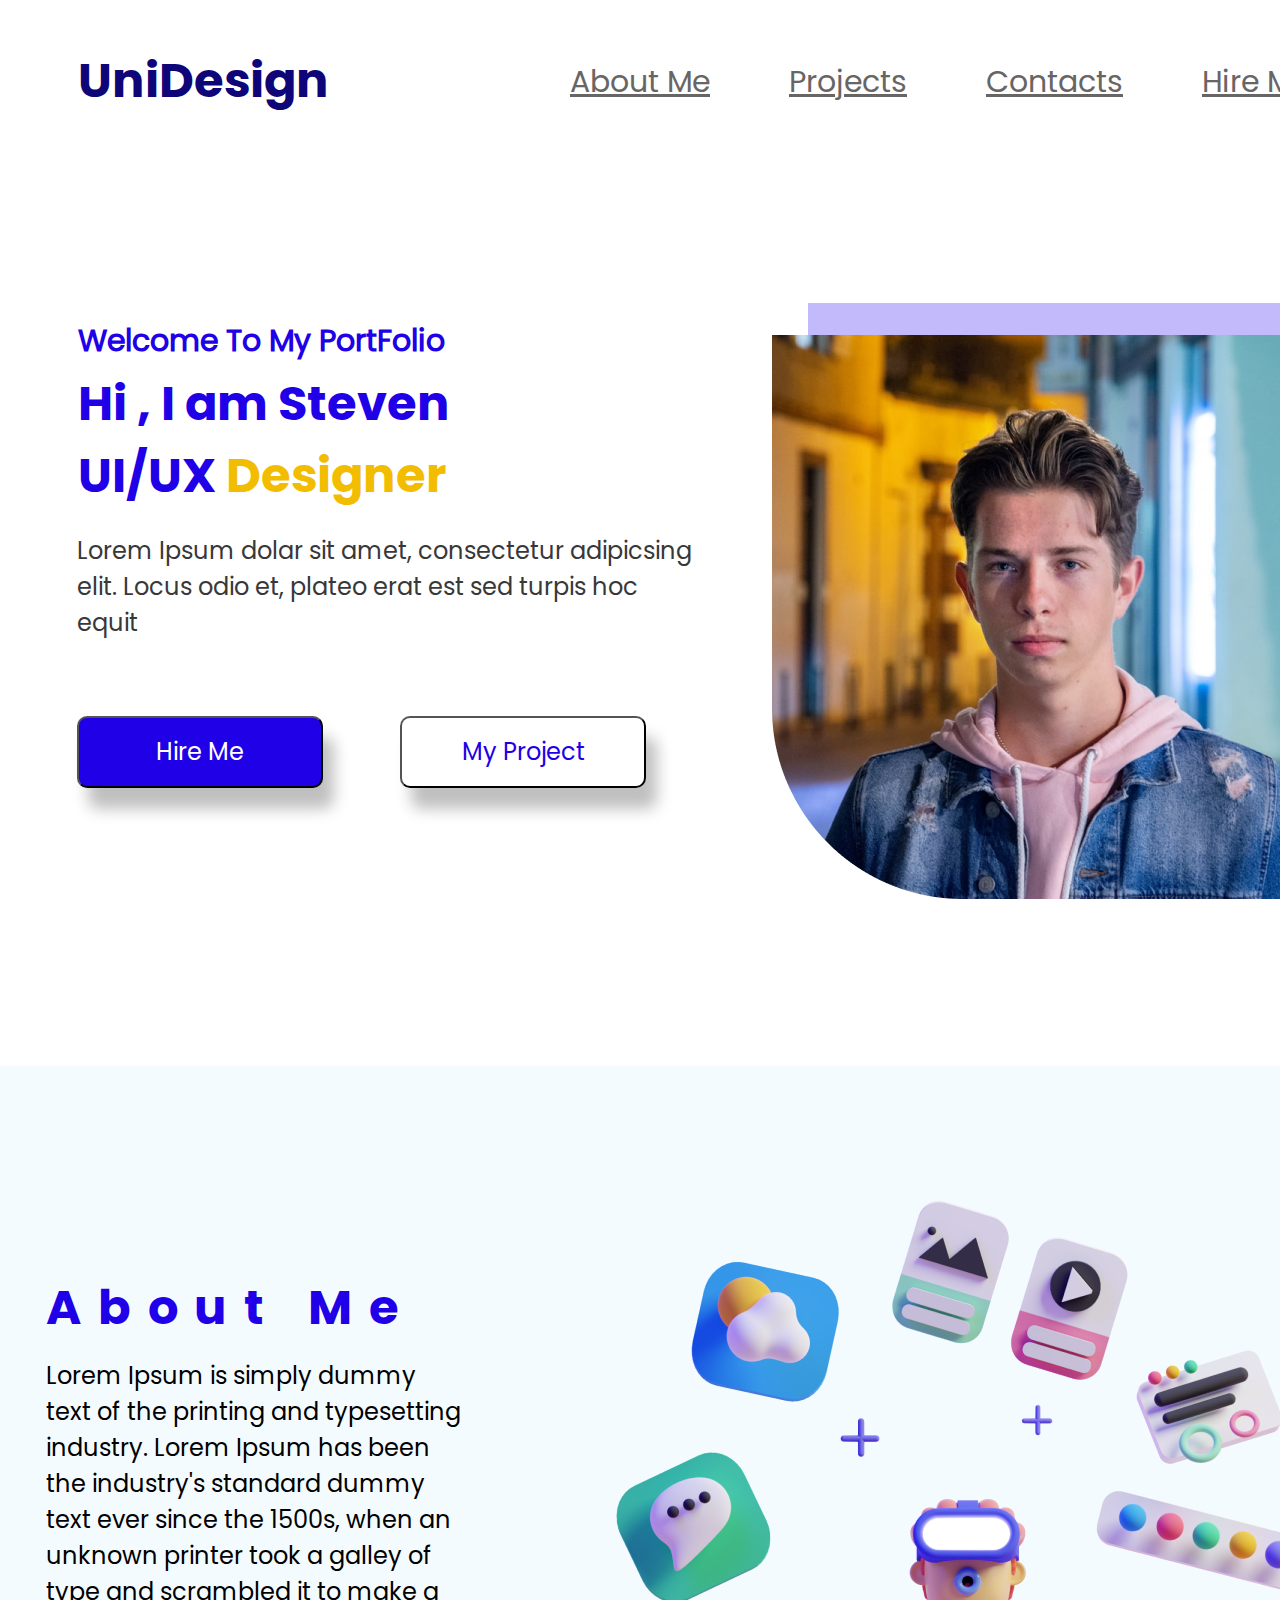
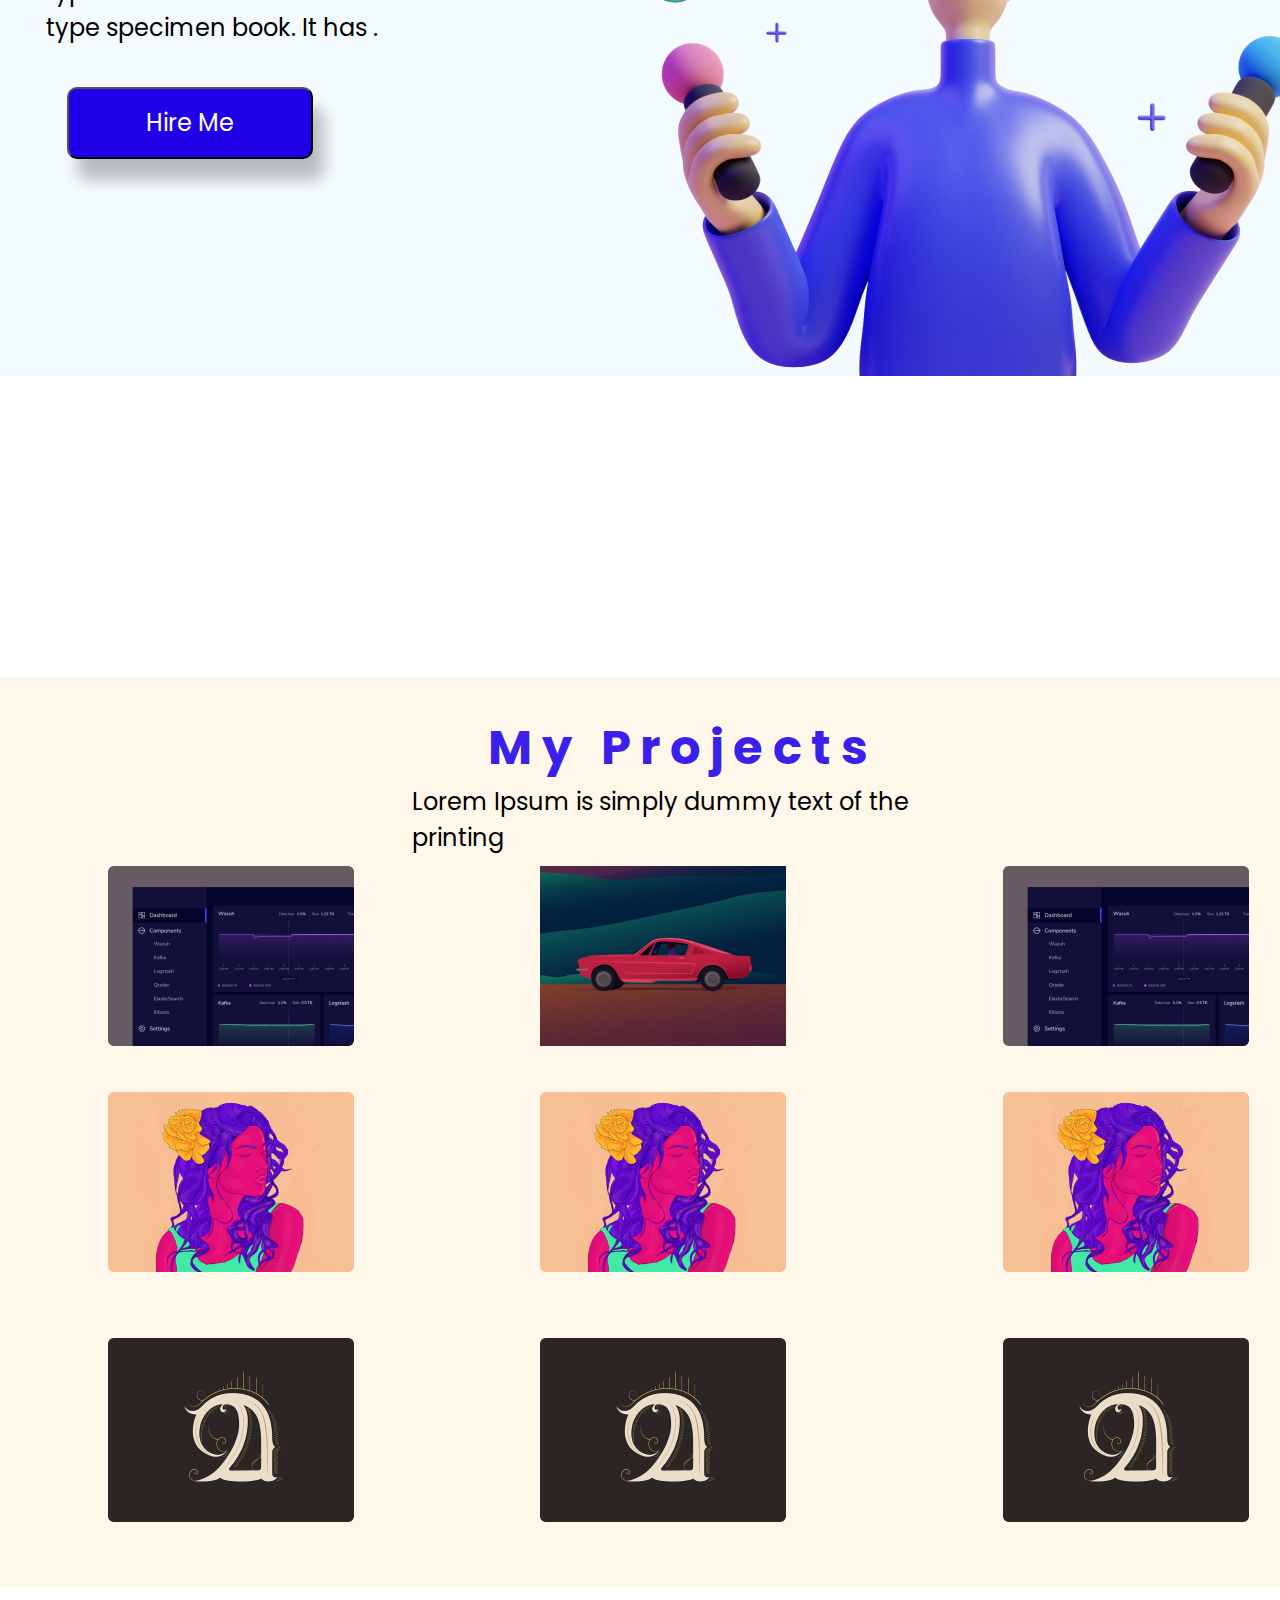
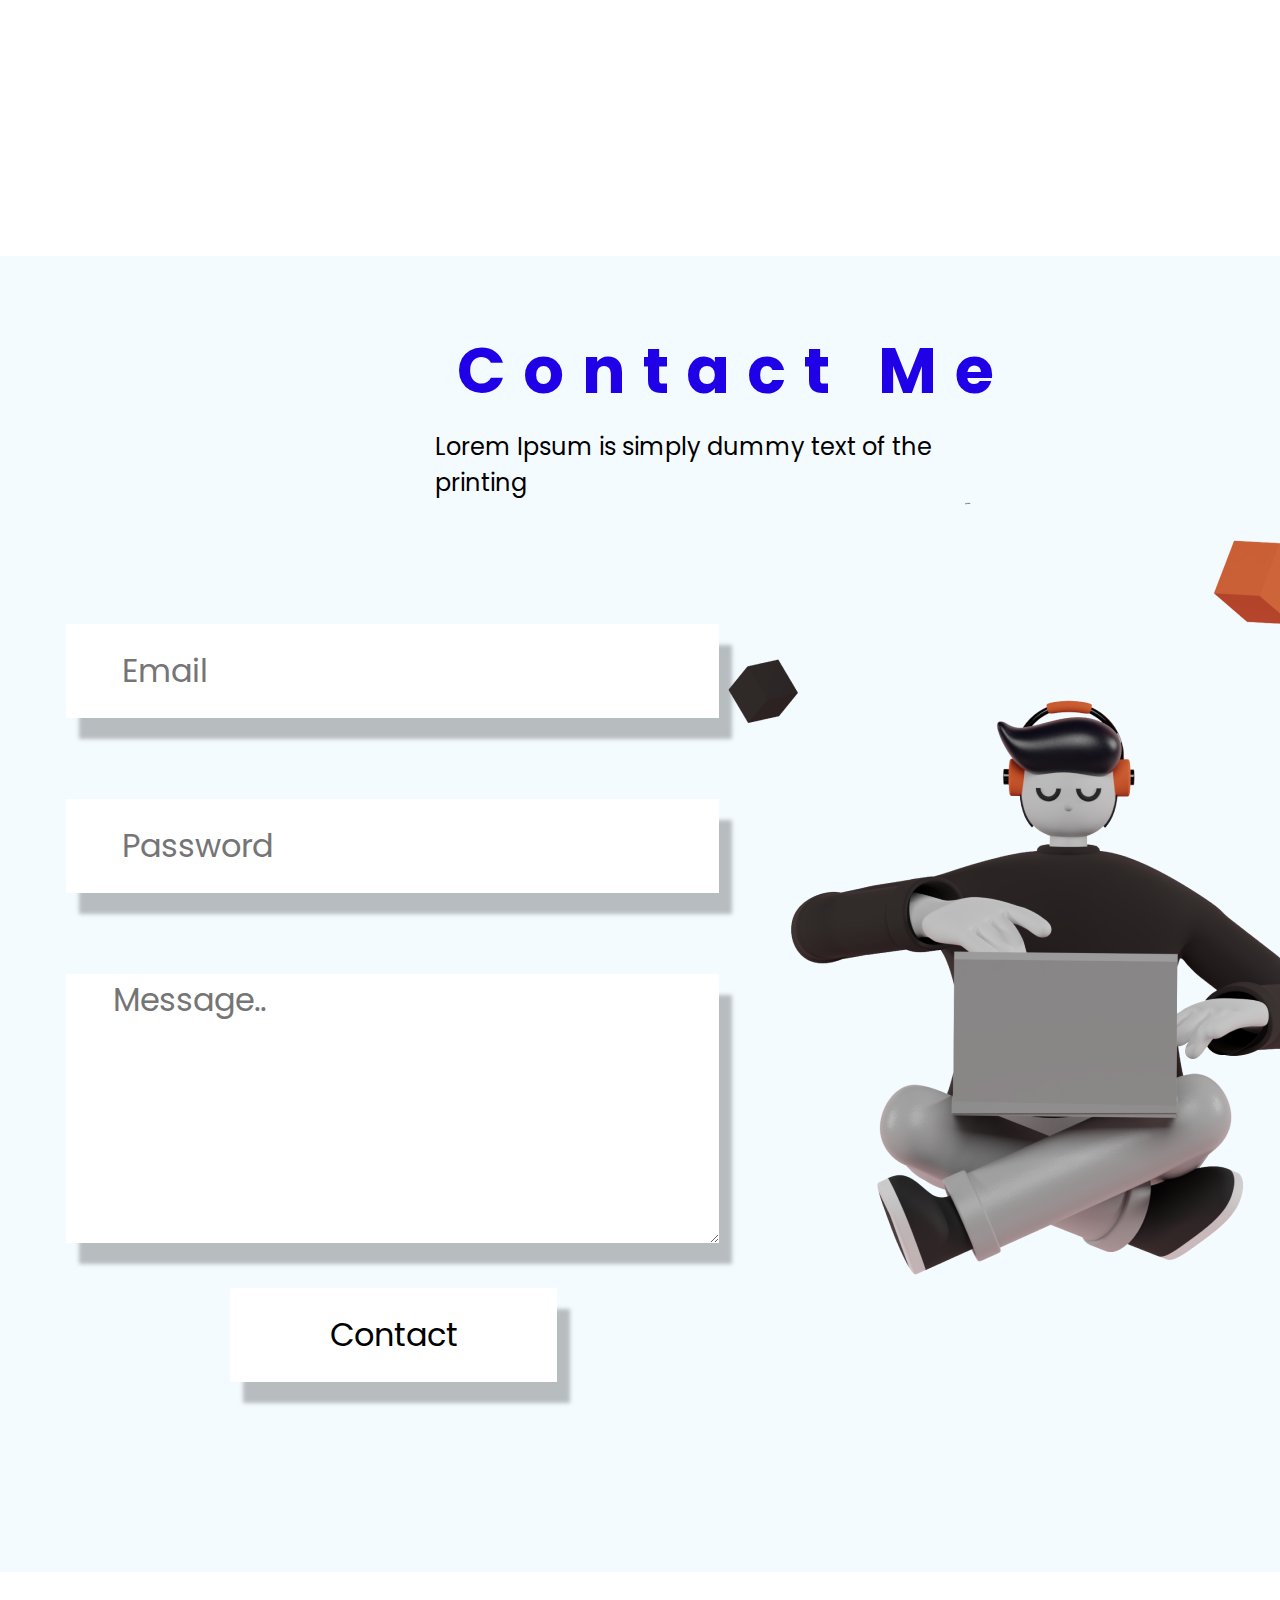
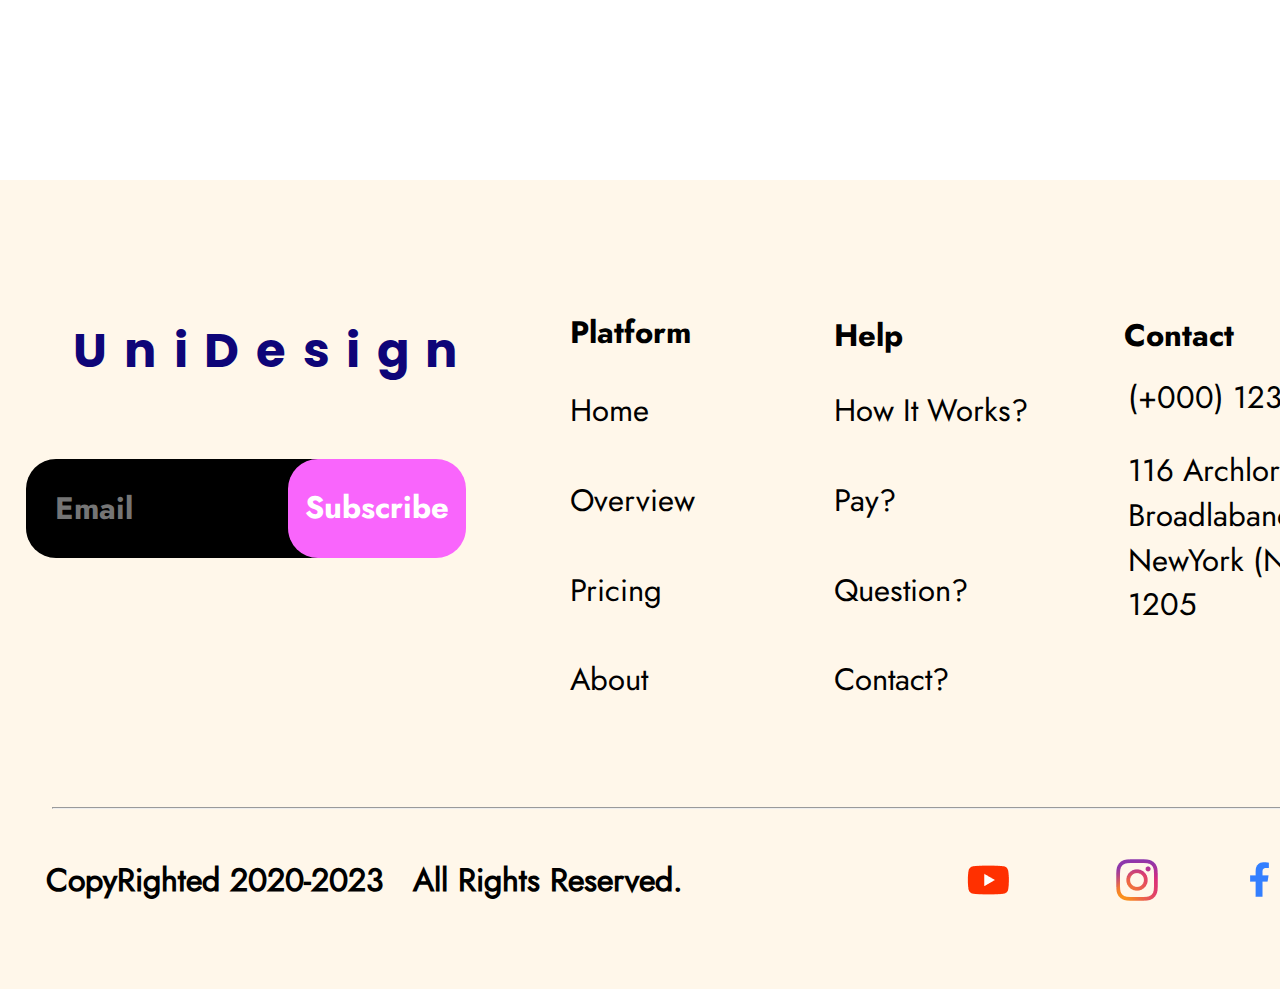
==== commit 053e261d: "Demo" ====
--- a/index.html
+++ b/index.html
@@ -27,16 +27,15 @@
                 <div class="text">
                     <img class="img_rectangle_3" src="img/Rectangle_3.png" alt="Rectangle_3">
                     <h1>Welcome To My PortFolio</h1>
-                    <h2>Hi , I am Steven UI/UX <span>Desginer</span></h2>
+                    <h2>Hi , I am Steven UI/UX <span>Designer</span></h2>
                     <p>
                         Lorem Ipsum dolar sit amet, consectetur adipicsing elit.
                         Locus odio et, plateo erat est sed turpis hoc equit
                     </p>
                 </div>
                 <div class="button">
-                    <h1 class="text_bm1">Hire Me <span>My Project</span></h1>
-                    <img class="bm1" src="img/Rectangle_1.png" alt="Hire Me">
-                    <img class="bm2" src="img/Rectangle_2.png" alt="My Project">
+                    <button class="bm1">Hire Me</button>
+                    <button class="bm2">My Project</button>
                 </div>
             </section>
             <section class="block_2">
@@ -49,8 +48,7 @@
                         printer took a galley of type and scrambled it to make a
                         type specimen book. It has .
                     </p>
-                    <h2>Hire Me</h2>
-                    <img class="bm1" src="img/Rectangle_1.png" alt="Hire Me">
+                    <button class="bm1">Hire Me</button>
                     <img class="img11" src="img/11.png" alt="11">
                 </div>
             </section>
@@ -95,21 +93,26 @@
                     <p>Lorem Ipsum is simply dummy text of the printing</p>
                 </header>
                 <div class="input">
+                    <form action="#">
+                        <label for="email_form">
+                            <input class="email_form" type="text" name="email"
+                                placeholder="&nbsp;&nbsp;&nbsp;&nbsp;&nbsp;&nbsp;Email">
+                        </label>
+                    </form>
+                    <form action="#">
+                        <label for="password_form">
+                            <input class="password_form" type="password" name="password"
+                                placeholder="&nbsp;&nbsp;&nbsp;&nbsp;&nbsp;&nbsp;Password">
+                        </label>
+                    </form>
+                    <form action="#">
+                        <label for="message_form">
+                            <textarea name="Message.." id="message_form" cols="30" rows="5"
+                                placeholder="&nbsp;&nbsp;&nbsp;&nbsp;&nbsp;Message.."></textarea></textarea>
+                        </label>
+                    </form>
                     <div>
-                        <img class="email" src="img/Rectangle_42.png" alt="Rectangle_42">
-                        <h2 class="email_text">Email</h2>
-                    </div>
-                    <div>
-                        <img class="password" src="img/Rectangle_43.png" alt="Rectangle_43">
-                        <h2 class="password_text">Password</h2>
-                    </div>
-                    <div>
-                        <img class="message" src="img/Rectangle_44.png" alt="Rectangle_44">
-                        <h2 class="message_text">Message..</h2>
-                    </div>
-                    <div>
-                        <img class="contact" src="img/Rectangle_45.png" alt="Rectangle_45">
-                        <h2 class="contact_text">Contact</h2>
+                        <button class="contact">Contact</button>
                     </div>
                     <div>
                         <img class="saly_13" src="img/Saly_13.png" alt="Saly_13">
@@ -130,14 +133,12 @@
             </section>
             <section class="body">
                 <div class="subscribe">
-                    <div>
-                        <img class="email" src="img/Rectangle_25.png" alt="Rectangle_25">
-                        <h2 class="email_text">Email</h2>
-                    </div>
-                    <div>
-                        <img class="subscribe_img" src="img/Rectangle_24.png" alt="Rectangle_24">
-                        <h2 class="subscribe_text">Subscribe</h2>
-                    </div>
+                    <form action="#">
+                        <label for="email_form">
+                            <input class="email_form" type="text" name="email" placeholder="&nbsp;&nbsp;&nbsp;Email">
+                        </label>
+                    </form>
+                    <button class="subscribe_b">Subscribe</button>
                 </div>
                 <div class="platform">
                     <ul>
@@ -174,6 +175,7 @@
             </section>
         </footer>
     </body>
+
 </div>
 
 </html>--- a/styles/app.css
+++ b/styles/app.css
@@ -1,5 +1,7 @@
 :root {
-    --top-color: #2000E7;
+    --blue-color: #2000E7;
+    --black-color: #000000;
+    --white-color: #FFFFFF;
     --unit: 1px;
 }
 
@@ -111,7 +113,6 @@
 }
 
 /* <header> */
-
 /* <main> */
 /* <section block 1> */
 .block_1 {
@@ -124,7 +125,6 @@
 
 .block_1 .text {
     position: absolute;
-    /* top: 318px; */
     top: 201px;
     left: 78px;
 }
@@ -144,7 +144,7 @@
     font-size: 30px;
     line-height: 45px;
 
-    color: var(--top-color);
+    color: var(--blue-color);
 }
 
 .block_1 .text h2 {
@@ -156,7 +156,7 @@
     font-size: 48px;
     line-height: 72px;
 
-    color: var(--top-color);
+    color: var(--blue-color);
 }
 
 .block_1 .text h2 span {
@@ -179,36 +179,50 @@
 
 .block_1 .button {
     position: absolute;
-    top: 488px;
-}
-
-.block_1 .bm1 {
-    margin: 111px 35px 0px 65px;
-}
-
-.block_1 .text_bm1 {
-    width: 466px;
-    height: 36px;
-    position: absolute;
-    margin: 129px 0px 0px 160px;
+    top: 599px;
+}
+
+.block_1 .button * {
+    width: 246px;
+    height: 72px;
+
+    border-radius: 10px;
+
+    box-shadow: 11px 21px 15px rgb(0, 0, 0, 0.25);
 
     font-family: "Poppins-Regular", sans-serif;
     font-size: 24px;
     line-height: 36px;
-
-    color: #FFFFFF;
-}
-
-.block_1 .text_bm1 span {
-    width: 123px;
-    height: 36px;
-    margin: 0px 0px 0px 220px;
-
-    font-family: "Poppins-Regular", sans-serif;
-    font-size: 24px;
-    line-height: 36px;
-
-    color: var(--top-color);
+}
+
+.block_1 .button .bm1 {
+    position: relative;
+    left: 77px;
+
+    background-color: var(--blue-color);
+
+    color: var(--white-color);
+}
+
+.block_1 .button .bm1:active {
+    background-color: #FFCA00;
+
+    color: var(--black-color);
+}
+
+.block_1 .button .bm2 {
+    position: relative;
+    left: 150px;
+
+    background-color: transparent;
+
+    color: var(--blue-color);
+}
+
+.block_1 .button .bm2:active {
+    background-color: var(--black-color);
+
+    color: #FFCA00;
 }
 
 /* <section block 1> */
@@ -234,21 +248,7 @@
     line-height: 72px;
     letter-spacing: 0.35em;
 
-    color: var(--top-color);
-}
-
-.block_2 h2 {
-    position: absolute;
-    width: 95px;
-    height: 36px;
-    padding: 0px;
-    margin: 639px 0px 0px 153px;
-
-    font-family: "Poppins-Regular", sans-serif;
-    font-size: 24px;
-    line-height: 36px;
-
-    color: #FFFFFF;
+    color: var(--blue-color);
 }
 
 .block_2 p {
@@ -262,11 +262,32 @@
     font-size: 24px;
     line-height: 36px;
 
-    color: #000000;
+    color: var(--black-color);
 }
 
 .block_2 .bm1 {
+    position: relative;
+    width: 246px;
+    height: 72px;
     margin: 621px 0px 0px 67px;
+
+    border-radius: 10px;
+
+    box-shadow: 11px 21px 15px rgb(0, 0, 0, 0.25);
+
+    background-color: var(--blue-color);
+
+    font-family: "Poppins-Regular", sans-serif;
+    font-size: 24px;
+    line-height: 36px;
+
+    color: var(--white-color);
+}
+
+.block_2 .bm1:active {
+    background-color: #FFCA00;
+
+    color: var(--black-color);
 }
 
 .block_2 .img11 {
@@ -312,7 +333,7 @@
     font-size: 24px;
     line-height: 36px;
 
-    color: #000000;
+    color: var(--black-color);
 }
 
 .projects * {
@@ -379,7 +400,7 @@
     line-height: 96px;
     letter-spacing: 0.27em;
 
-    color: var(--top-color);
+    color: var(--blue-color);
 }
 
 .block_4 p {
@@ -393,73 +414,84 @@
     font-size: 24px;
     line-height: 36px;
 
-    color: #000000;
+    color: var(--black-color);
 }
 
 .block_4 .input * {
     position: absolute;
 
     font-family: "Poppins-Regular", sans-serif;
-    font-size: 24px;
-    line-height: 36px;
-
-    color: #000000;
-}
-
-.block_4 .email,
-.block_4 .password,
-.block_4 .message {
+    font-size: 32px;
+    line-height: 48px;
+
+    color: var(--black-color);
+}
+
+.block_4 .email_form,
+.block_4 .password_form,
+.block_4 #message_form {
     left: 66px;
 }
 
-.block_4 .email {
+.block_4 .email_form {
+    width: 649px;
+    height: 92px;
     top: 159px;
-}
-
-.block_4 .password {
+
+    border: none;
+
+    box-shadow: 13px 21px 4px rgb(0, 0, 0, 0.25);
+
+    background-color: var(--white-color);
+}
+
+.block_4 .password_form {
+    resize: none;
+    width: 649px;
+    height: 92px;
     top: 334px;
-}
-
-.block_4 .message {
+
+    border: none;
+
+    box-shadow: 13px 21px 4px rgb(0, 0, 0, 0.25);
+
+    background-color: var(--white-color);
+}
+
+.block_4 #message_form {
+    width: 649px;
+    height: 265px;
     top: 509px;
+
+    border: none;
+
+    box-shadow: 13px 21px 4px rgb(0, 0, 0, 0.25);
+
+    background-color: var(--white-color);
 }
 
 .block_4 .contact {
+    width: 327px;
+    height: 94px;
     top: 823px;
     left: 230px;
+
+    border: none;
+
+    background-color: var(--white-color);
+
+    box-shadow: 13px 21px 4px rgb(0, 0, 0, 0.25);
+}
+
+.block_4 .contact:active {
+    background-color: var(--black-color);
+
+    color: var(--white-color);
 }
 
 .block_4 .saly_13 {
     top: -22px;
     left: 584px;
-}
-
-.block_4 .email_text {
-    width: 87px;
-    height: 48px;
-    top: 174px;
-    left: 121px;
-}
-
-.block_4 .password_text {
-    width: 154px;
-    height: 48px;
-    top: 349px;
-    left: 121px;
-}
-
-.block_4 .message_text {
-    width: 158px;
-    height: 48px;
-    top: 524px;
-    left: 114px;
-}
-
-.block_4 .contact_text {
-    width: 131px;
-    height: 48px;
-    top: 838px;
-    left: 332px;
 }
 
 /* <section block 4> */
@@ -526,7 +558,7 @@
     font-size: 31px;
     line-height: 44.8px;
 
-    color: #000000;
+    color: var(--black-color);
 }
 
 .footer .header .item_1 {
@@ -566,31 +598,40 @@
     font-size: 31px;
     line-height: 44.8px;
 
-    color: #FFFFFF;
-}
-
-.body .email {
+    color: var(--white-color);
+}
+
+.body .email_form {
     width: 323px;
     height: 97px;
     left: 26px;
-}
-
-.body .email_text {
-    width: 78px;
-    height: 45px;
-    left: 59px;
-}
-
-.body .subscribe_img {
+
+    border-radius: 30px;
+    border: none;
+
+    background-color: var(--black-color);
+
+    color: var(--white-color);
+}
+
+.body .subscribe_b {
     width: 178px;
-    height: 97px;
+    height: 99px;
     left: 288px;
-}
-
-.body .subscribe_text {
-    width: 145px;
-    height: 45px;
-    left: 305px;
+    margin: 50px 0px 0px 0px;
+
+    border-radius: 30px;
+    border: none;
+
+    background-color: #F965FC;
+
+    color: var(--white-color);
+}
+
+.body .subscribe_b:active {
+    background-color: #E6FF65;
+
+    color: var(--black-color);
 }
 
 .body .platform,
@@ -600,7 +641,7 @@
     font-size: 31px;
     line-height: 44.8px;
 
-    color: #000000;
+    color: var(--black-color);
 }
 
 .body ul {
@@ -660,7 +701,7 @@
     align-items: center;
     width: 1334px;
 
-    color: #000000;
+    color: var(--black-color);
 }
 
 /* <div hr> */
@@ -685,7 +726,7 @@
     font-size: 32px;
     line-height: 46.24px;
 
-    color: #000000;
+    color: var(--black-color);
 }
 
 .signature .social-vertical {
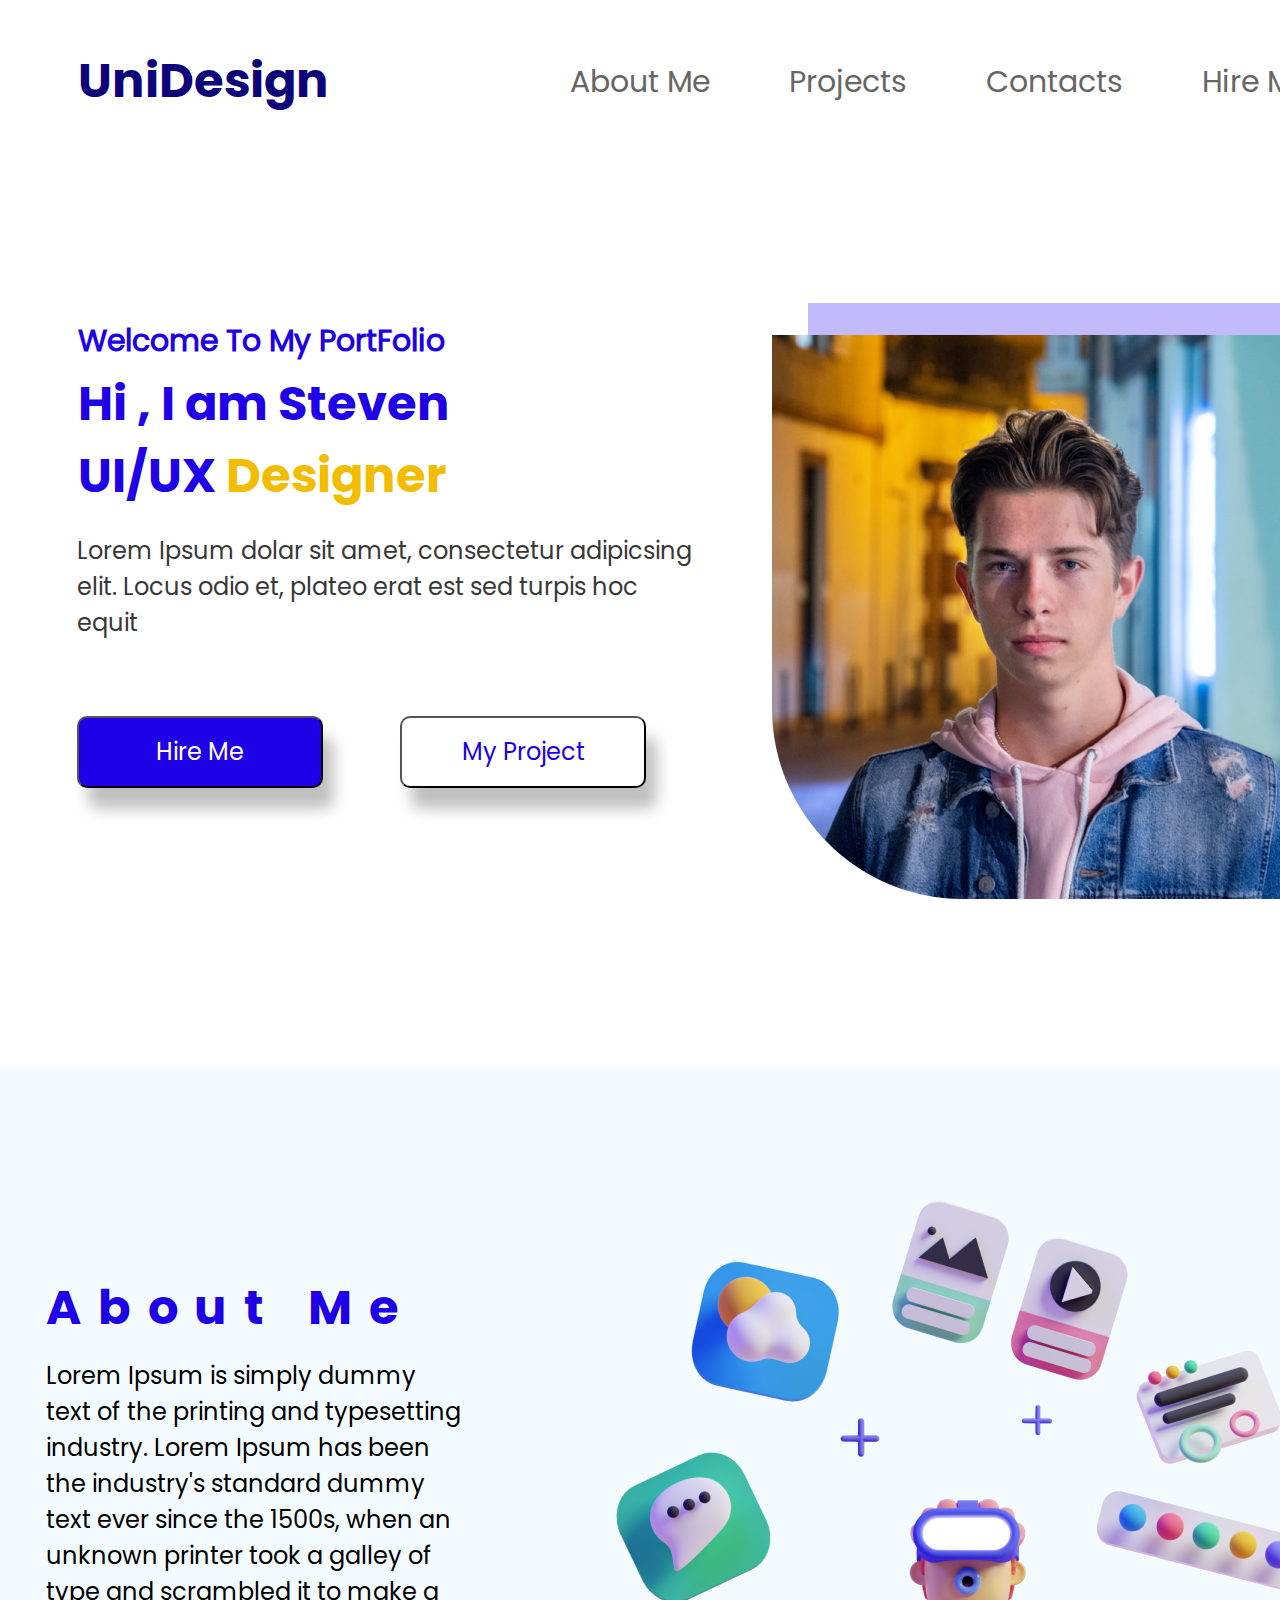
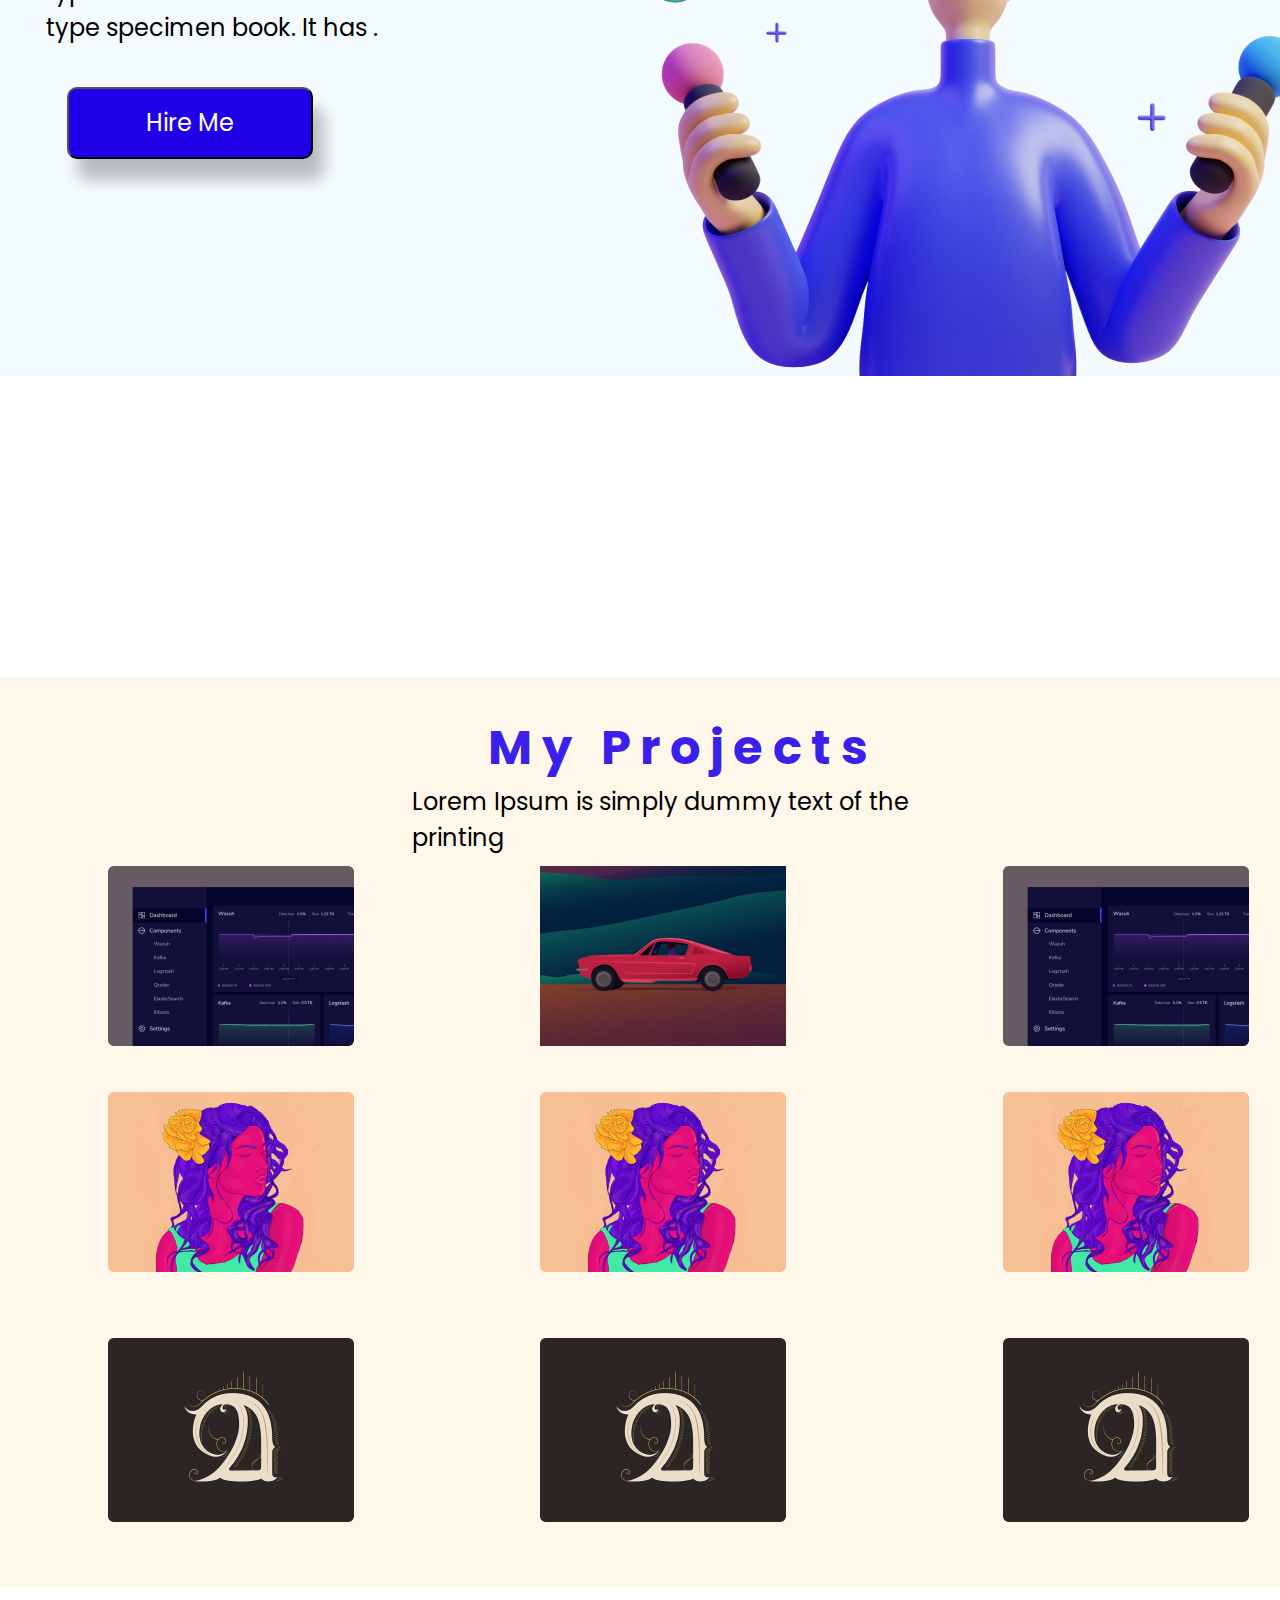
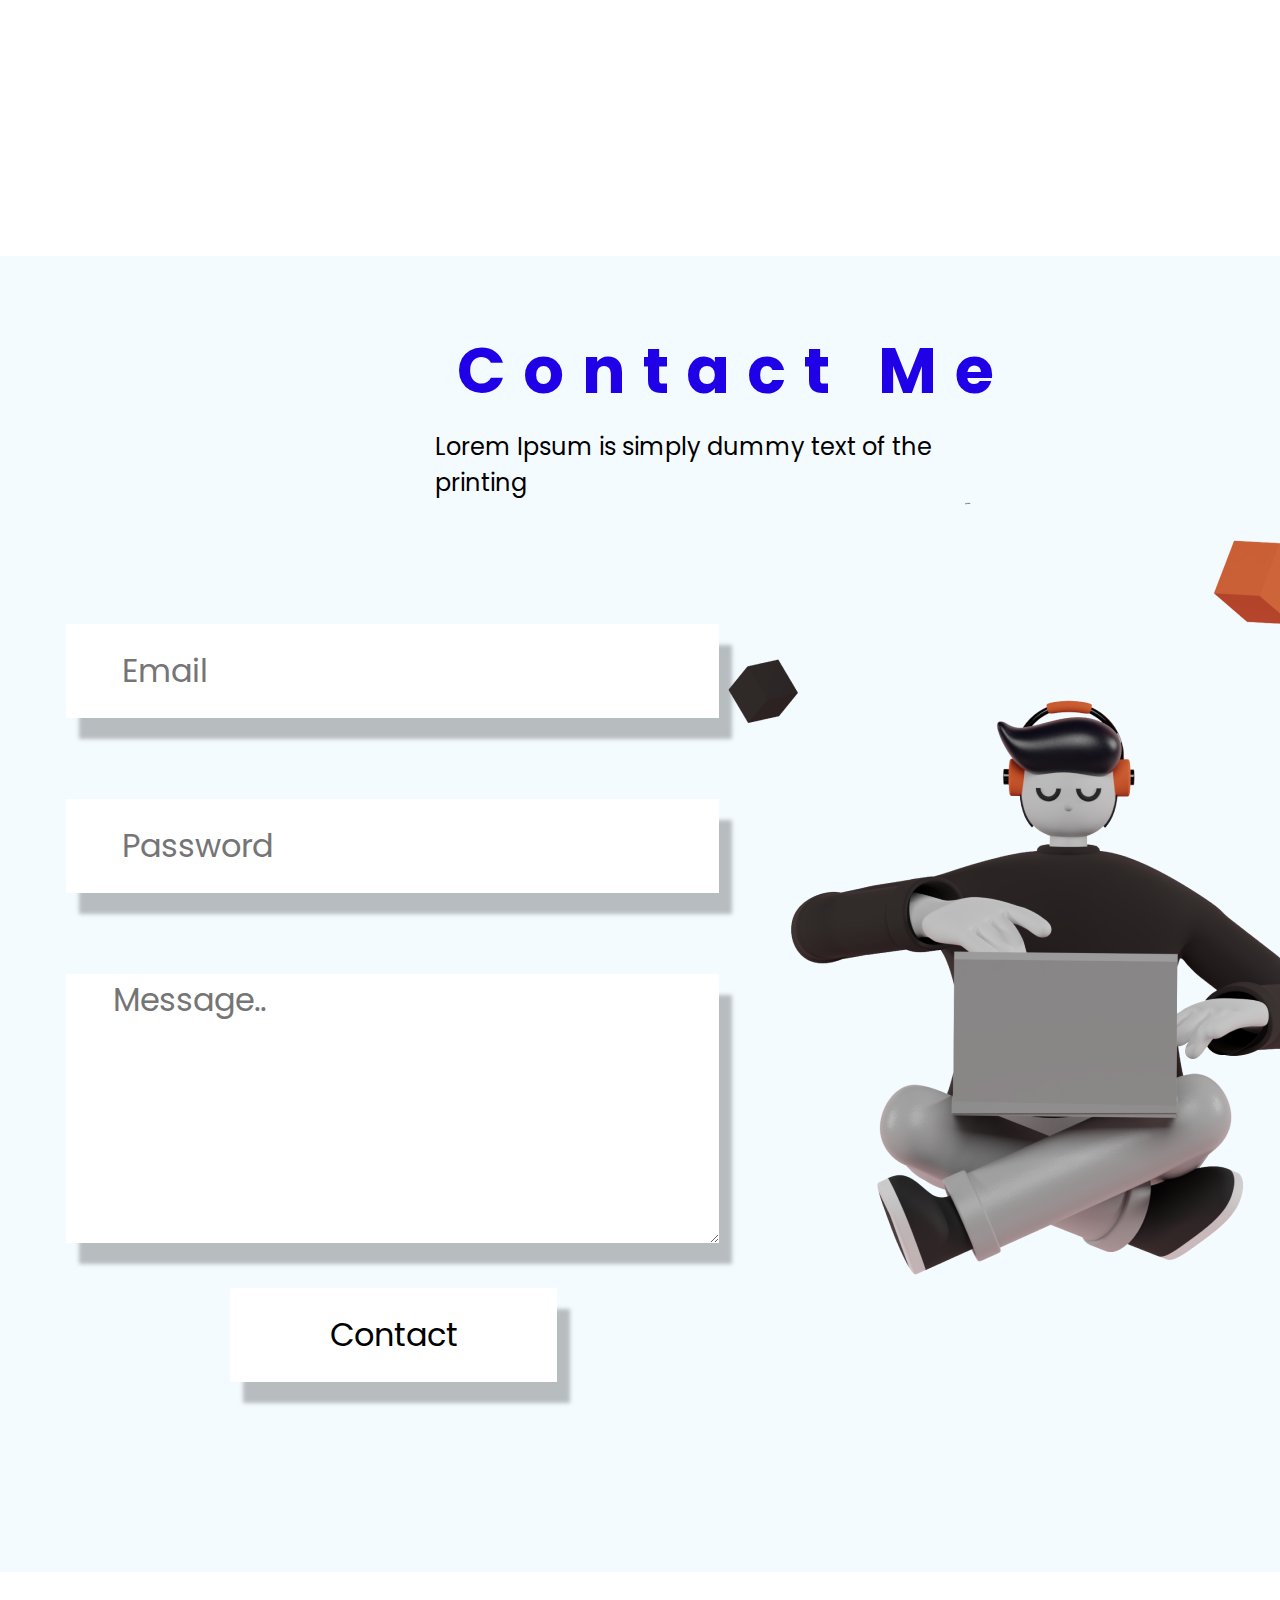
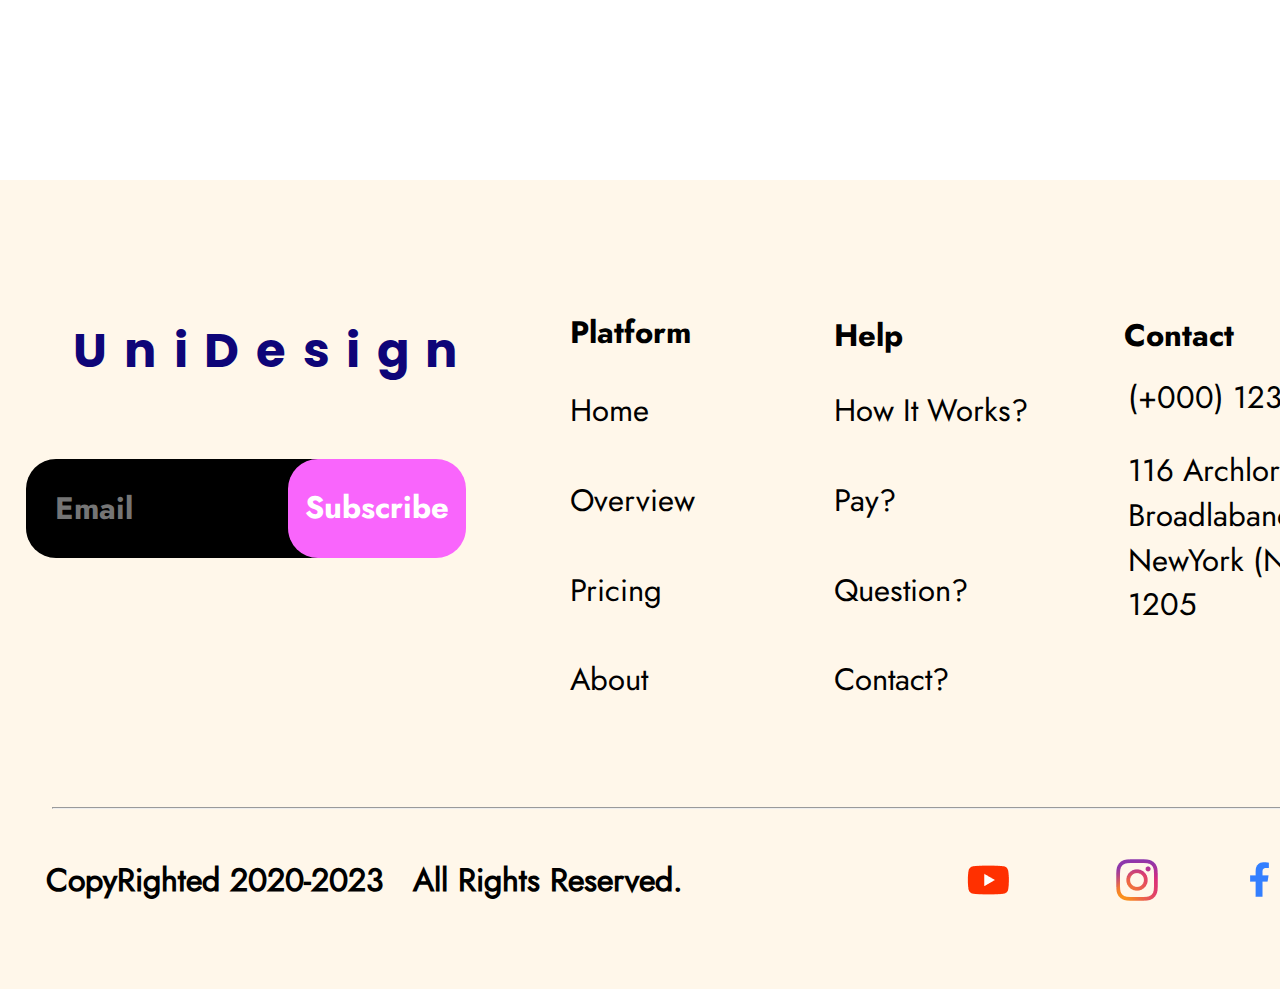
==== commit df7ab286: "Done" ====
--- a/index.html
+++ b/index.html
@@ -8,174 +8,170 @@
     <title>template35</title>
 </head>
 
-<div class="container">
-
-    <body>
-        <header class="header">
-            <span class="logo">UniDesign</span>
+<body>
+    <header class="header">
+        <span class="logo">UniDesign</span>
+        <nav class="nav">
+            <ul class="nav-horizontal">
+                <li><a href="#" class="item_1">About Me</a></li>
+                <li><a href="#" class="item_2">Projects</a></li>
+                <li><a href="#" class="item_3">Contacts</a></li>
+                <li><a href="#" class="item_4">Hire Me</a></li>
+            </ul>
+        </nav>
+    </header>
+    <main>
+        <section class="block_1">
+            <div class="text">
+                <img class="img_rectangle_3" src="img/Rectangle_3.png" alt="Rectangle_3">
+                <h1>Welcome To My PortFolio</h1>
+                <h2>Hi , I am Steven UI/UX <span>Designer</span></h2>
+                <p>
+                    Lorem Ipsum dolar sit amet, consectetur adipicsing elit.
+                    Locus odio et, plateo erat est sed turpis hoc equit
+                </p>
+            </div>
+            <div class="button">
+                <button class="bm1">Hire Me</button>
+                <button class="bm2">My Project</button>
+            </div>
+        </section>
+        <section class="block_2">
+            <div>
+                <h1>About Me</h1>
+                <p>
+                    Lorem Ipsum is simply dummy text of the printing and
+                    typesetting industry. Lorem Ipsum has been the industry's
+                    standard dummy text ever since the 1500s, when an unknown
+                    printer took a galley of type and scrambled it to make a
+                    type specimen book. It has .
+                </p>
+                <button class="bm1">Hire Me</button>
+                <img class="img11" src="img/11.png" alt="11">
+            </div>
+        </section>
+        <section class="block_3">
+            <header>
+                <h1>My Projects</h1>
+                <p>Lorem Ipsum is simply dummy text of the printing</p>
+            </header>
+            <div class="projects">
+                <div>
+                    <img class="i30" src="img/Rectangle_30.png" alt="Rectangle_30">
+                </div>
+                <div>
+                    <img class="i32" src="img/Rectangle_32.png" alt="Rectangle_32">
+                </div>
+                <div>
+                    <img class="i34" src="img/Rectangle_34.png" alt="Rectangle_34">
+                </div>
+                <div>
+                    <img class="i35" src="img/Rectangle_35.png" alt="Rectangle_35">
+                </div>
+                <div>
+                    <img class="i36" src="img/Rectangle_36.png" alt="Rectangle_36">
+                </div>
+                <div>
+                    <img class="i37" src="img/Rectangle_37.png" alt="Rectangle_37">
+                </div>
+                <div>
+                    <img class="i38" src="img/Rectangle_38.png" alt="Rectangle_38">
+                </div>
+                <div>
+                    <img class="i39" src="img/Rectangle_39.png" alt="Rectangle_39">
+                </div>
+                <div>
+                    <img class="i40" src="img/Rectangle_40.png" alt="Rectangle_40">
+                </div>
+            </div>
+        </section>
+        <section class="block_4">
+            <header>
+                <h1>Contact Me</h1>
+                <p>Lorem Ipsum is simply dummy text of the printing</p>
+            </header>
+            <div class="input">
+                <form action="#">
+                    <label for="email_form">
+                        <input class="email_form" type="text" name="email"
+                            placeholder="&nbsp;&nbsp;&nbsp;&nbsp;&nbsp;&nbsp;Email">
+                    </label>
+                </form>
+                <form action="#">
+                    <label for="password_form">
+                        <input class="password_form" type="password" name="password"
+                            placeholder="&nbsp;&nbsp;&nbsp;&nbsp;&nbsp;&nbsp;Password">
+                    </label>
+                </form>
+                <form action="#">
+                    <label for="message_form">
+                        <textarea name="Message.." id="message_form" cols="30" rows="5"
+                            placeholder="&nbsp;&nbsp;&nbsp;&nbsp;&nbsp;Message.."></textarea></textarea>
+                    </label>
+                </form>
+                <div>
+                    <button class="contact">Contact</button>
+                </div>
+                <div>
+                    <img class="saly_13" src="img/Saly_13.png" alt="Saly_13">
+                </div>
+            </div>
+        </section>
+    </main>
+    <footer class="footer">
+        <section class="header">
+            <h1 class="logo">UniDesign</h1>
             <nav class="nav">
                 <ul class="nav-horizontal">
-                    <li><a href="#" class="item_1">About Me</a></li>
-                    <li><a href="#" class="item_2">Projects</a></li>
-                    <li><a href="#" class="item_3">Contacts</a></li>
-                    <li><a href="#" class="item_4">Hire Me</a></li>
+                    <li class="item_1">Platform</li>
+                    <li class="item_2">Help</li>
+                    <li class="item_3">Contact</li>
                 </ul>
             </nav>
-        </header>
-        <main>
-            <section class="block_1">
-                <div class="text">
-                    <img class="img_rectangle_3" src="img/Rectangle_3.png" alt="Rectangle_3">
-                    <h1>Welcome To My PortFolio</h1>
-                    <h2>Hi , I am Steven UI/UX <span>Designer</span></h2>
-                    <p>
-                        Lorem Ipsum dolar sit amet, consectetur adipicsing elit.
-                        Locus odio et, plateo erat est sed turpis hoc equit
-                    </p>
-                </div>
-                <div class="button">
-                    <button class="bm1">Hire Me</button>
-                    <button class="bm2">My Project</button>
-                </div>
-            </section>
-            <section class="block_2">
-                <div>
-                    <h1>About Me</h1>
-                    <p>
-                        Lorem Ipsum is simply dummy text of the printing and
-                        typesetting industry. Lorem Ipsum has been the industry's
-                        standard dummy text ever since the 1500s, when an unknown
-                        printer took a galley of type and scrambled it to make a
-                        type specimen book. It has .
-                    </p>
-                    <button class="bm1">Hire Me</button>
-                    <img class="img11" src="img/11.png" alt="11">
-                </div>
-            </section>
-            <section class="block_3">
-                <header>
-                    <h1>My Projects</h1>
-                    <p>Lorem Ipsum is simply dummy text of the printing</p>
-                </header>
-                <div class="projects">
-                    <div>
-                        <img class="i30" src="img/Rectangle_30.png" alt="Rectangle_30">
-                    </div>
-                    <div>
-                        <img class="i32" src="img/Rectangle_32.png" alt="Rectangle_32">
-                    </div>
-                    <div>
-                        <img class="i34" src="img/Rectangle_34.png" alt="Rectangle_34">
-                    </div>
-                    <div>
-                        <img class="i35" src="img/Rectangle_35.png" alt="Rectangle_35">
-                    </div>
-                    <div>
-                        <img class="i36" src="img/Rectangle_36.png" alt="Rectangle_36">
-                    </div>
-                    <div>
-                        <img class="i37" src="img/Rectangle_37.png" alt="Rectangle_37">
-                    </div>
-                    <div>
-                        <img class="i38" src="img/Rectangle_38.png" alt="Rectangle_38">
-                    </div>
-                    <div>
-                        <img class="i39" src="img/Rectangle_39.png" alt="Rectangle_39">
-                    </div>
-                    <div>
-                        <img class="i40" src="img/Rectangle_40.png" alt="Rectangle_40">
-                    </div>
-                </div>
-            </section>
-            <section class="block_4">
-                <header>
-                    <h1>Contact Me</h1>
-                    <p>Lorem Ipsum is simply dummy text of the printing</p>
-                </header>
-                <div class="input">
-                    <form action="#">
-                        <label for="email_form">
-                            <input class="email_form" type="text" name="email"
-                                placeholder="&nbsp;&nbsp;&nbsp;&nbsp;&nbsp;&nbsp;Email">
-                        </label>
-                    </form>
-                    <form action="#">
-                        <label for="password_form">
-                            <input class="password_form" type="password" name="password"
-                                placeholder="&nbsp;&nbsp;&nbsp;&nbsp;&nbsp;&nbsp;Password">
-                        </label>
-                    </form>
-                    <form action="#">
-                        <label for="message_form">
-                            <textarea name="Message.." id="message_form" cols="30" rows="5"
-                                placeholder="&nbsp;&nbsp;&nbsp;&nbsp;&nbsp;Message.."></textarea></textarea>
-                        </label>
-                    </form>
-                    <div>
-                        <button class="contact">Contact</button>
-                    </div>
-                    <div>
-                        <img class="saly_13" src="img/Saly_13.png" alt="Saly_13">
-                    </div>
-                </div>
-            </section>
-        </main>
-        <footer class="footer">
-            <section class="header">
-                <h1 class="logo">UniDesign</h1>
-                <nav class="nav">
-                    <ul class="nav-horizontal">
-                        <li class="item_1">Platform</li>
-                        <li class="item_2">Help</li>
-                        <li class="item_3">Contact</li>
-                    </ul>
-                </nav>
-            </section>
-            <section class="body">
-                <div class="subscribe">
-                    <form action="#">
-                        <label for="email_form">
-                            <input class="email_form" type="text" name="email" placeholder="&nbsp;&nbsp;&nbsp;Email">
-                        </label>
-                    </form>
-                    <button class="subscribe_b">Subscribe</button>
-                </div>
-                <div class="platform">
-                    <ul>
-                        <li>Home</li>
-                        <li>Overview</li>
-                        <li>Pricing</li>
-                        <li>About</li>
-                    </ul>
-                </div>
-                <div class="help">
-                    <ul>
-                        <li>How It Works?</li>
-                        <li>Pay?</li>
-                        <li>Question?</li>
-                        <li>Contact?</li>
-                    </ul>
-                </div>
-                <div class="contact">
-                    <span>(+000) 1234-6789</span>
-                    <p>116 Archlor Road Broadlaband, NewYork (NYC) 1205</p>
-                </div>
-            </section>
-            <hr>
-            <section class="signature">
-                <h1 class="copyRighted">CopyRighted 2020-2023&nbsp;&nbsp;&nbsp;All Rights Reserved.</h1>
-                <nav class="social">
-                    <ul class="social-vertical">
-                        <li class="item_1"><img src="img/Youtube/Youtube.png" alt="YouTube"></li>
-                        <li class="item_2"><img src="img/Instagram/Instagram.png" alt="Instagram"></li>
-                        <li class="item_3"><img src="img/Capa_2.png" alt="Facebook"></li>
-                        <li class="item_4"><img src="img/Linkedin/Linkedin.png" alt="Linkedin"></li>
-                    </ul>
-                </nav>
-            </section>
-        </footer>
-    </body>
-
-</div>
+        </section>
+        <section class="body">
+            <div class="subscribe">
+                <form action="#">
+                    <label for="email_form">
+                        <input class="email_form" type="text" name="email" placeholder="&nbsp;&nbsp;&nbsp;Email">
+                    </label>
+                </form>
+                <button class="subscribe_b">Subscribe</button>
+            </div>
+            <div class="platform">
+                <ul>
+                    <li>Home</li>
+                    <li>Overview</li>
+                    <li>Pricing</li>
+                    <li>About</li>
+                </ul>
+            </div>
+            <div class="help">
+                <ul>
+                    <li>How It Works?</li>
+                    <li>Pay?</li>
+                    <li>Question?</li>
+                    <li>Contact?</li>
+                </ul>
+            </div>
+            <div class="contact">
+                <span>(+000) 1234-6789</span>
+                <p>116 Archlor Road Broadlaband, NewYork (NYC) 1205</p>
+            </div>
+        </section>
+        <hr>
+        <section class="signature">
+            <h1 class="copyRighted">CopyRighted 2020-2023&nbsp;&nbsp;&nbsp;All Rights Reserved.</h1>
+            <nav class="social">
+                <ul class="social-vertical">
+                    <li class="item_1"><img src="img/Youtube/Youtube.png" alt="YouTube"></li>
+                    <li class="item_2"><img src="img/Instagram/Instagram.png" alt="Instagram"></li>
+                    <li class="item_3"><img src="img/Capa_2.png" alt="Facebook"></li>
+                    <li class="item_4"><img src="img/Linkedin/Linkedin.png" alt="Linkedin"></li>
+                </ul>
+            </nav>
+        </section>
+    </footer>
+</body>
 
 </html>--- a/styles/app.css
+++ b/styles/app.css
@@ -88,8 +88,16 @@
 
     font-family: "Poppins-Regular", sans-serif;
     font-size: 30px;
+    text-decoration: none;
 
     color: #686565;
+}
+
+.header .item_1:hover,
+.header .item_2:hover,
+.header .item_3:hover,
+.header .item_4:hover {
+    color: #F965FC;
 }
 
 .header .item_1 {
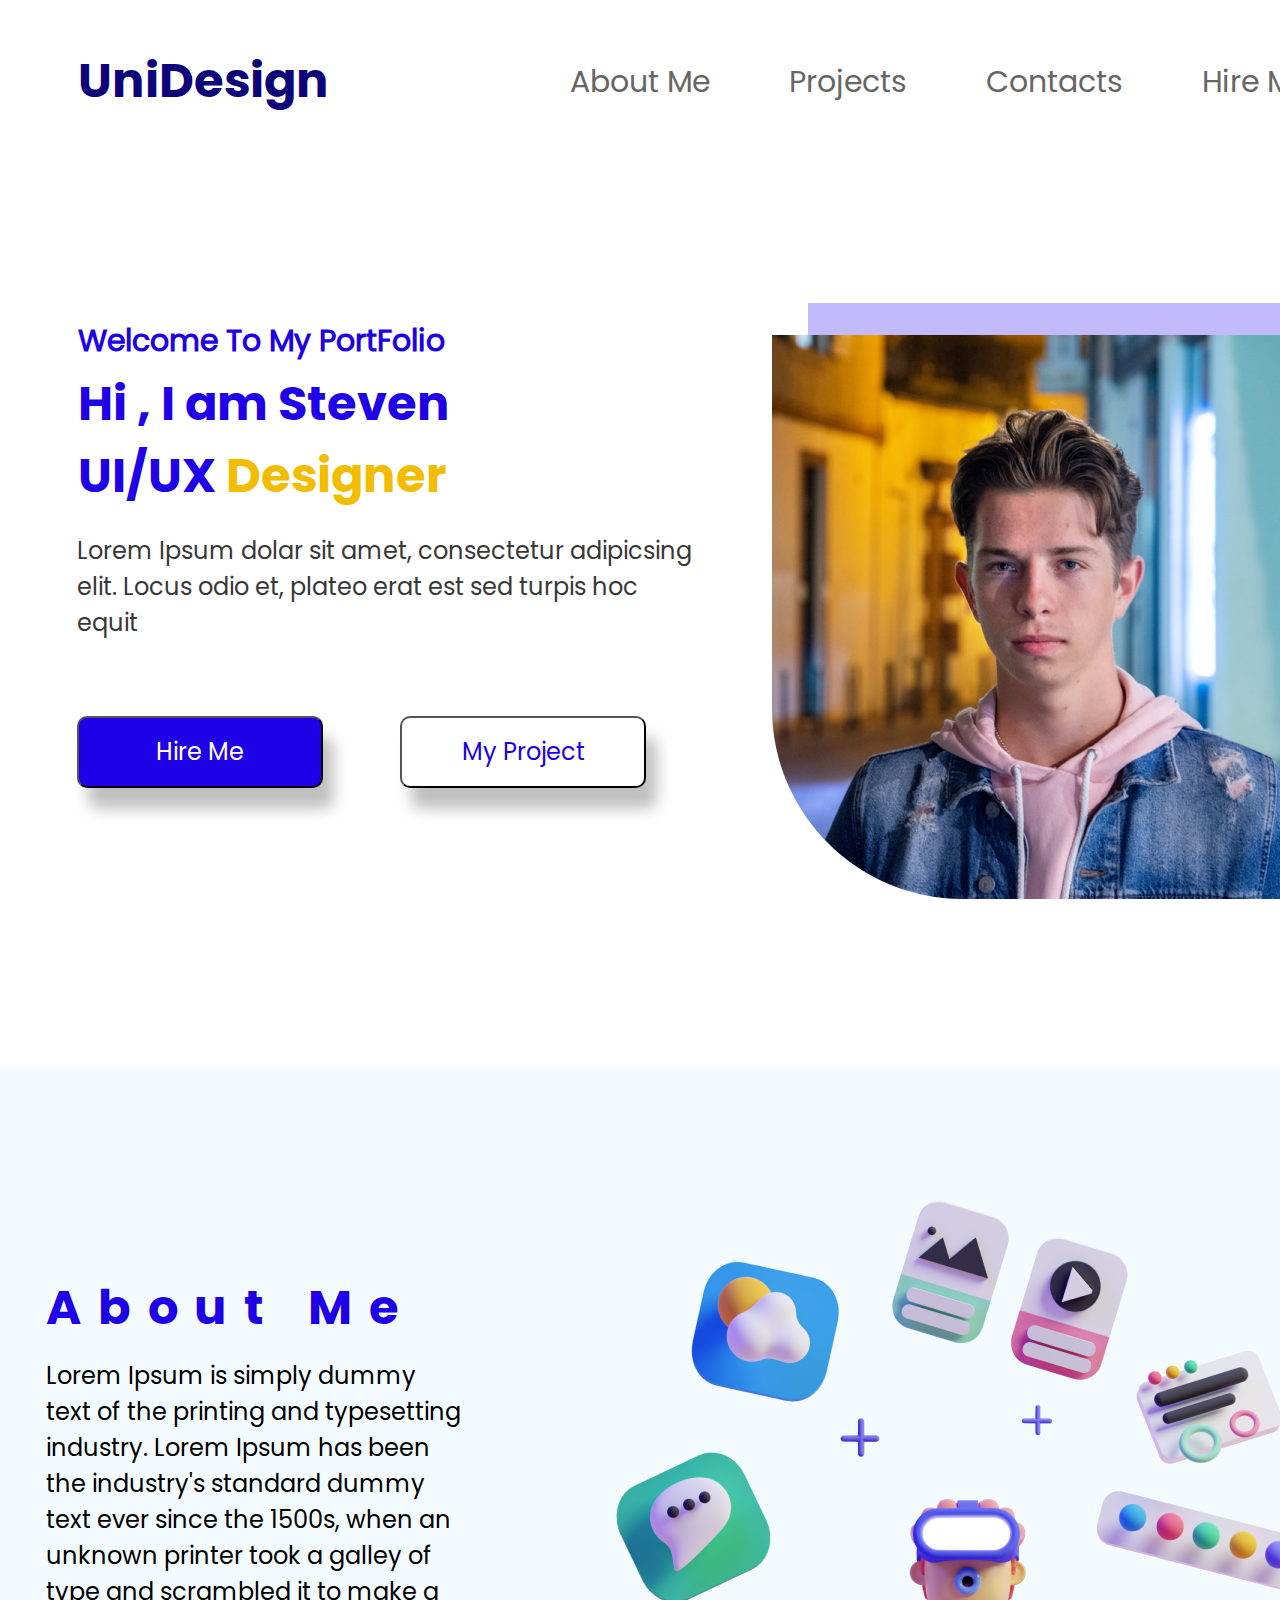
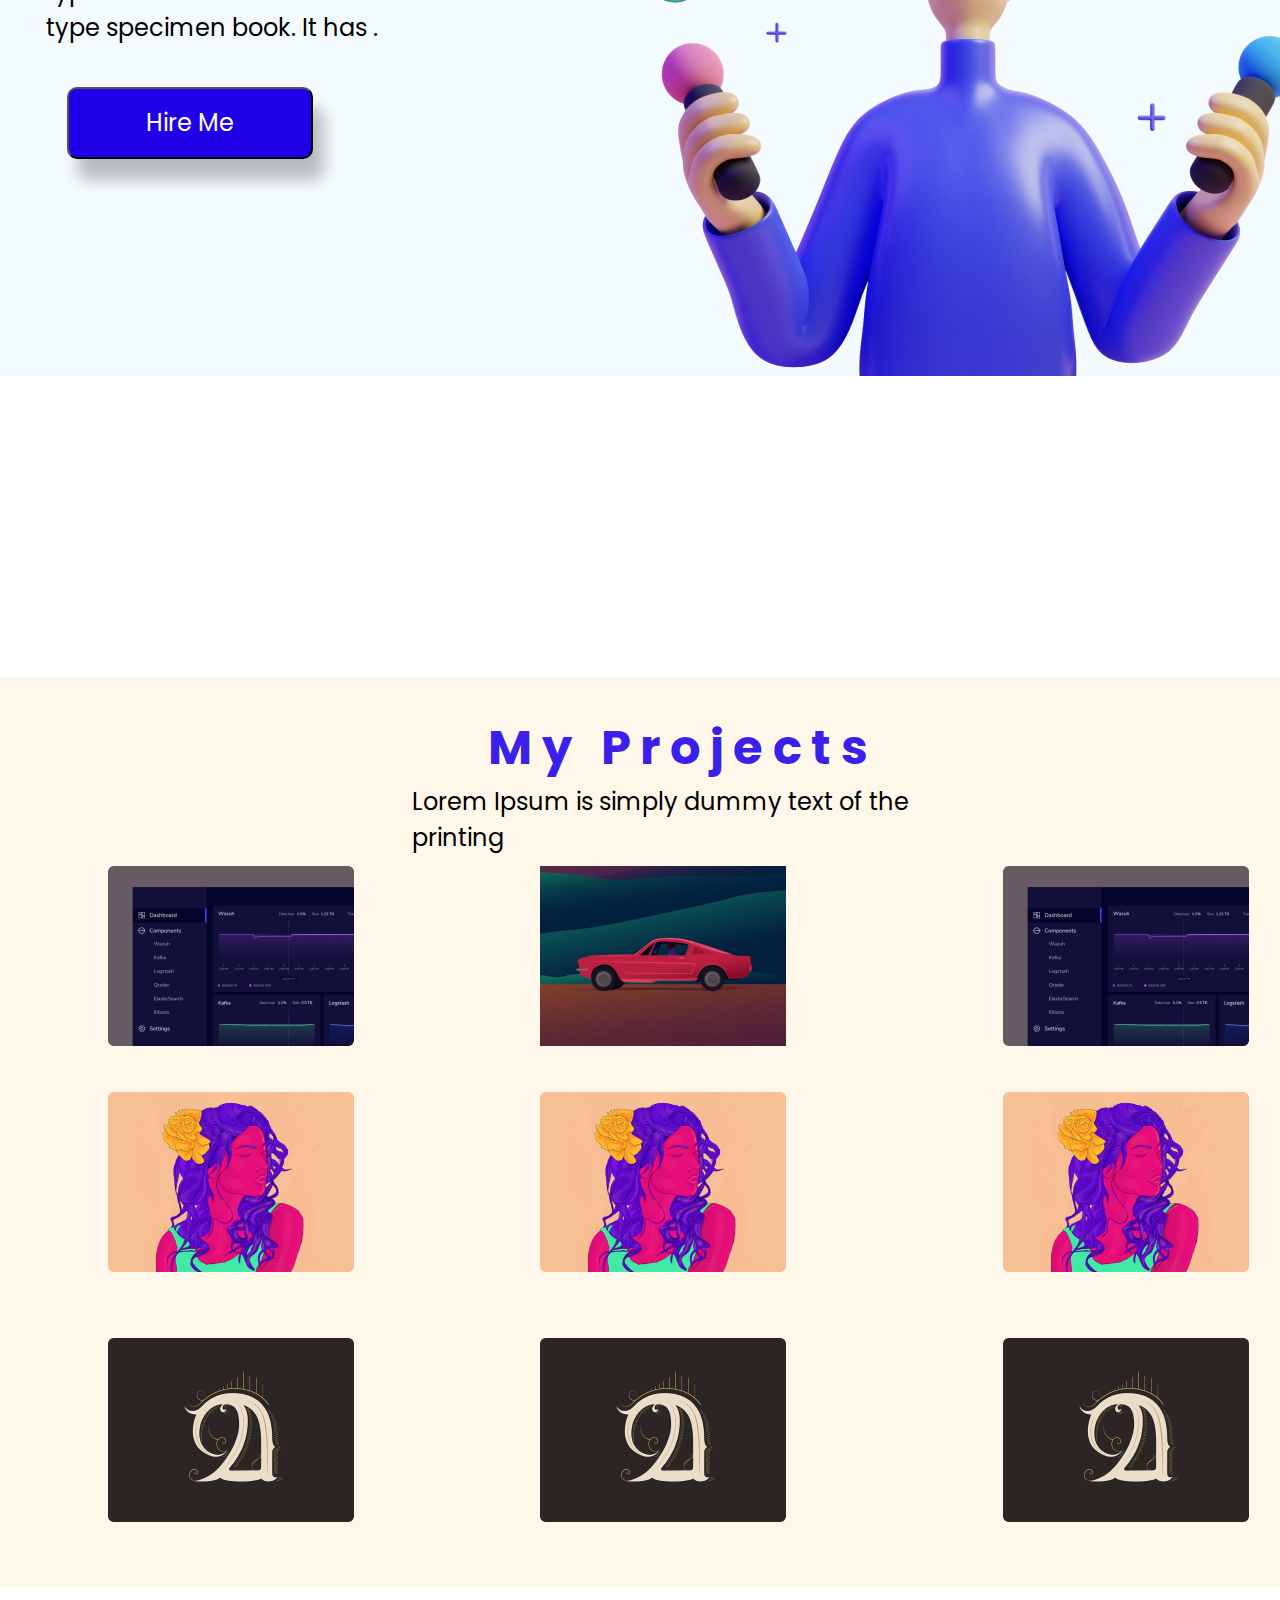
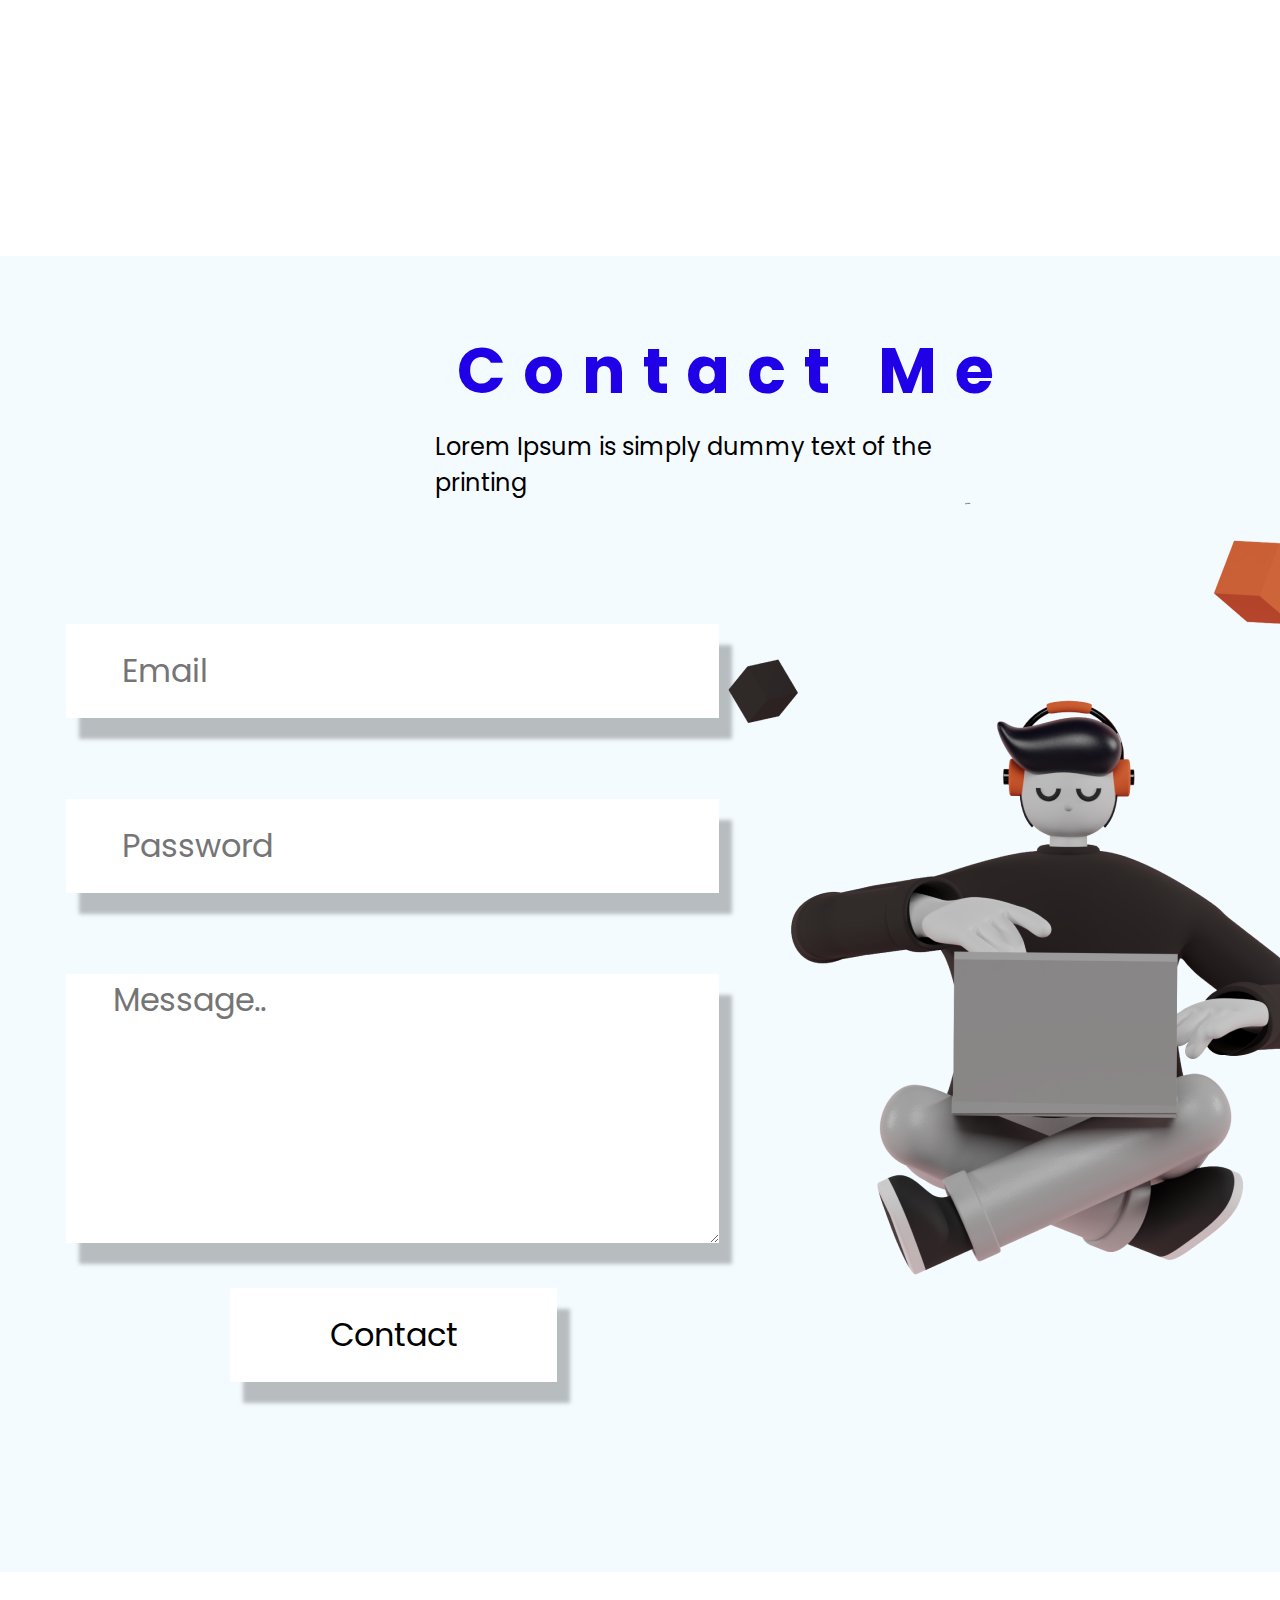
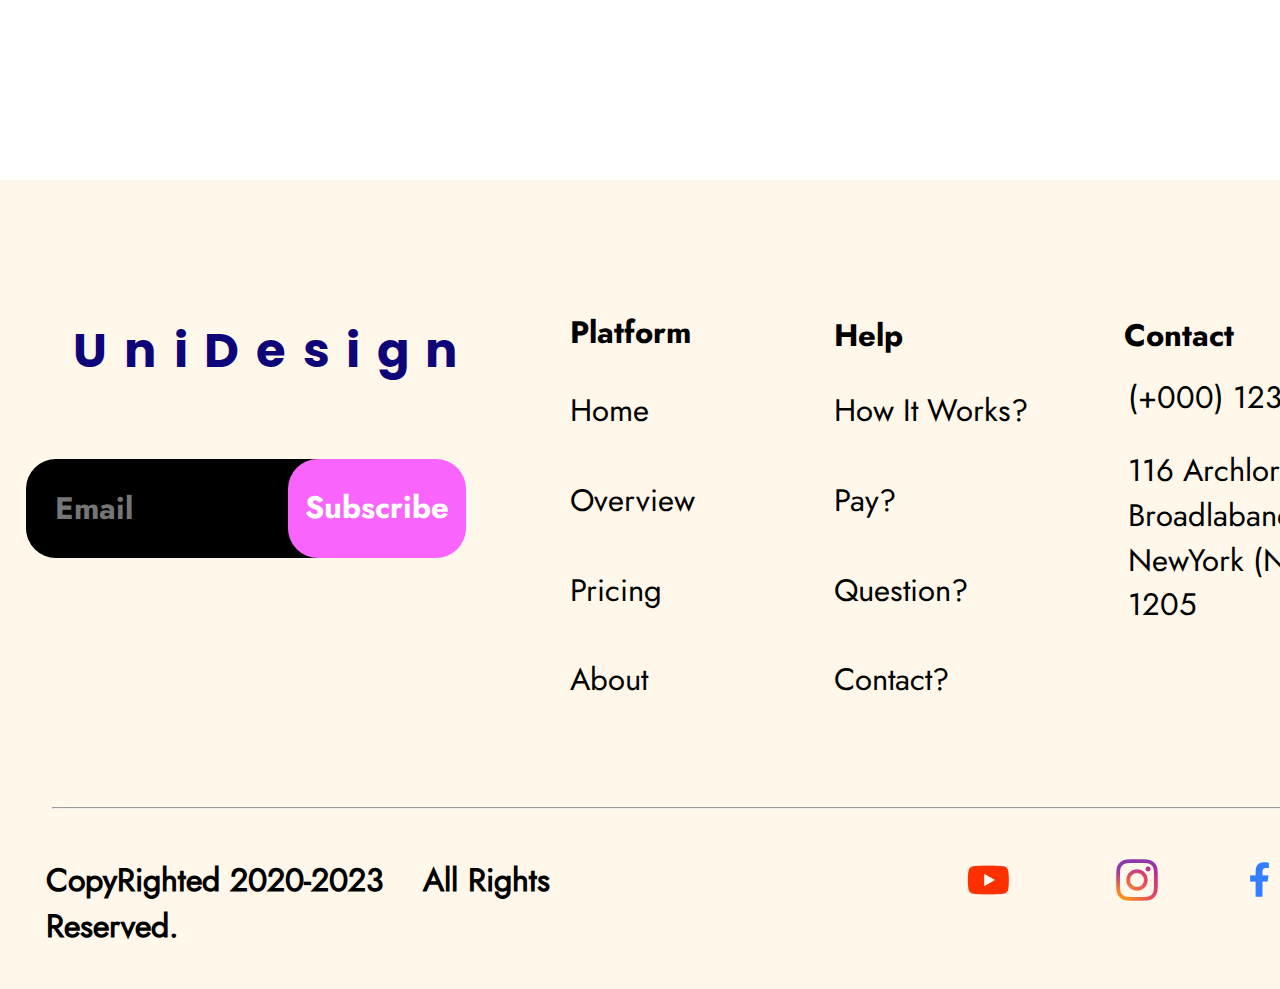
==== commit 63f7bb66: "mod: index.html" ====
--- a/index.html
+++ b/index.html
@@ -4,7 +4,7 @@
 <head>
     <meta charset="UTF-8">
     <meta name="viewport" content="width=device-width, initial-scale=1.0">
-    <link rel="stylesheet" href="styles/app.css">
+    <link rel="stylesheet" href="assets/styles/scss.css">
     <title>template35</title>
 </head>
 
@@ -13,17 +13,17 @@
         <span class="logo">UniDesign</span>
         <nav class="nav">
             <ul class="nav-horizontal">
-                <li><a href="#" class="item_1">About Me</a></li>
-                <li><a href="#" class="item_2">Projects</a></li>
-                <li><a href="#" class="item_3">Contacts</a></li>
-                <li><a href="#" class="item_4">Hire Me</a></li>
+                <li><a href="#about_me" class="item_1">About Me</a></li>
+                <li><a href="#my_projects" class="item_2">Projects</a></li>
+                <li><a href="#contact_me" class="item_3">Contacts</a></li>
+                <li><a href="#hire_me" class="item_4">Hire Me</a></li>
             </ul>
         </nav>
     </header>
     <main>
         <section class="block_1">
             <div class="text">
-                <img class="img_rectangle_3" src="img/Rectangle_3.png" alt="Rectangle_3">
+                <img class="img_rectangle_3" src="assets/img/Rectangle_3.png" alt="Rectangle_3">
                 <h1>Welcome To My PortFolio</h1>
                 <h2>Hi , I am Steven UI/UX <span>Designer</span></h2>
                 <p>
@@ -36,7 +36,7 @@
                 <button class="bm2">My Project</button>
             </div>
         </section>
-        <section class="block_2">
+        <section class="block_2" id="about_me">
             <div>
                 <h1>About Me</h1>
                 <p>
@@ -47,45 +47,45 @@
                     type specimen book. It has .
                 </p>
                 <button class="bm1">Hire Me</button>
-                <img class="img11" src="img/11.png" alt="11">
+                <img class="img11" src="assets/img/11.png" alt="11">
             </div>
         </section>
-        <section class="block_3">
+        <section class="block_3" id="my_projects">
             <header>
                 <h1>My Projects</h1>
                 <p>Lorem Ipsum is simply dummy text of the printing</p>
             </header>
             <div class="projects">
                 <div>
-                    <img class="i30" src="img/Rectangle_30.png" alt="Rectangle_30">
+                    <img class="i30" src="assets/img/Rectangle_30.png" alt="Rectangle_30">
                 </div>
                 <div>
-                    <img class="i32" src="img/Rectangle_32.png" alt="Rectangle_32">
+                    <img class="i32" src="assets/img/Rectangle_32.png" alt="Rectangle_32">
                 </div>
                 <div>
-                    <img class="i34" src="img/Rectangle_34.png" alt="Rectangle_34">
+                    <img class="i34" src="assets/img/Rectangle_34.png" alt="Rectangle_34">
                 </div>
                 <div>
-                    <img class="i35" src="img/Rectangle_35.png" alt="Rectangle_35">
+                    <img class="i35" src="assets/img/Rectangle_35.png" alt="Rectangle_35">
                 </div>
                 <div>
-                    <img class="i36" src="img/Rectangle_36.png" alt="Rectangle_36">
+                    <img class="i36" src="assets/img/Rectangle_36.png" alt="Rectangle_36">
                 </div>
                 <div>
-                    <img class="i37" src="img/Rectangle_37.png" alt="Rectangle_37">
+                    <img class="i37" src="assets/img/Rectangle_37.png" alt="Rectangle_37">
                 </div>
                 <div>
-                    <img class="i38" src="img/Rectangle_38.png" alt="Rectangle_38">
+                    <img class="i38" src="assets/img/Rectangle_38.png" alt="Rectangle_38">
                 </div>
                 <div>
-                    <img class="i39" src="img/Rectangle_39.png" alt="Rectangle_39">
+                    <img class="i39" src="assets/img/Rectangle_39.png" alt="Rectangle_39">
                 </div>
                 <div>
-                    <img class="i40" src="img/Rectangle_40.png" alt="Rectangle_40">
+                    <img class="i40" src="assets/img/Rectangle_40.png" alt="Rectangle_40">
                 </div>
             </div>
         </section>
-        <section class="block_4">
+        <section class="block_4" id="contact_me">
             <header>
                 <h1>Contact Me</h1>
                 <p>Lorem Ipsum is simply dummy text of the printing</p>
@@ -93,32 +93,32 @@
             <div class="input">
                 <form action="#">
                     <label for="email_form">
-                        <input class="email_form" type="text" name="email"
+                        <input id="email_form" type="text" name="email"
                             placeholder="&nbsp;&nbsp;&nbsp;&nbsp;&nbsp;&nbsp;Email">
                     </label>
                 </form>
                 <form action="#">
                     <label for="password_form">
-                        <input class="password_form" type="password" name="password"
+                        <input id="password_form" type="password" name="password"
                             placeholder="&nbsp;&nbsp;&nbsp;&nbsp;&nbsp;&nbsp;Password">
                     </label>
                 </form>
                 <form action="#">
                     <label for="message_form">
                         <textarea name="Message.." id="message_form" cols="30" rows="5"
-                            placeholder="&nbsp;&nbsp;&nbsp;&nbsp;&nbsp;Message.."></textarea></textarea>
+                            placeholder="&nbsp;&nbsp;&nbsp;&nbsp;&nbsp;Message.."></textarea>
                     </label>
                 </form>
                 <div>
                     <button class="contact">Contact</button>
                 </div>
                 <div>
-                    <img class="saly_13" src="img/Saly_13.png" alt="Saly_13">
+                    <img class="saly_13" src="assets/img/Saly_13.png" alt="Saly_13">
                 </div>
             </div>
         </section>
     </main>
-    <footer class="footer">
+    <footer class="footer" id="hire_me">
         <section class="header">
             <h1 class="logo">UniDesign</h1>
             <nav class="nav">
@@ -129,11 +129,11 @@
                 </ul>
             </nav>
         </section>
-        <section class="body">
+        <div class="bo_dy">
             <div class="subscribe">
                 <form action="#">
-                    <label for="email_form">
-                        <input class="email_form" type="text" name="email" placeholder="&nbsp;&nbsp;&nbsp;Email">
+                    <label for="email_form_2">
+                        <input id="email_form_2" type="text" name="email" placeholder="&nbsp;&nbsp;&nbsp;Email">
                     </label>
                 </form>
                 <button class="subscribe_b">Subscribe</button>
@@ -158,16 +158,17 @@
                 <span>(+000) 1234-6789</span>
                 <p>116 Archlor Road Broadlaband, NewYork (NYC) 1205</p>
             </div>
-        </section>
+        </div>
         <hr>
         <section class="signature">
-            <h1 class="copyRighted">CopyRighted 2020-2023&nbsp;&nbsp;&nbsp;All Rights Reserved.</h1>
+            <h1 class="copyRighted">CopyRighted 2020-2023&nbsp;&nbsp;&nbsp;
+                All Rights Reserved.</h1>
             <nav class="social">
                 <ul class="social-vertical">
-                    <li class="item_1"><img src="img/Youtube/Youtube.png" alt="YouTube"></li>
-                    <li class="item_2"><img src="img/Instagram/Instagram.png" alt="Instagram"></li>
-                    <li class="item_3"><img src="img/Capa_2.png" alt="Facebook"></li>
-                    <li class="item_4"><img src="img/Linkedin/Linkedin.png" alt="Linkedin"></li>
+                    <li class="item_1"><img src="assets/img/Youtube/Youtube.png" alt="YouTube"></li>
+                    <li class="item_2"><img src="assets/img/Instagram/Instagram.png" alt="Instagram"></li>
+                    <li class="item_3"><img src="assets/img/Capa_2.png" alt="Facebook"></li>
+                    <li class="item_4"><img src="assets/img/Linkedin/Linkedin.png" alt="Linkedin"></li>
                 </ul>
             </nav>
         </section>
--- a/assets/styles/scss.css
+++ b/assets/styles/scss.css
@@ -0,0 +1,765 @@
+:root {
+    --blue-color: #2000E7;
+    --black-color: #000000;
+    --white-color: #FFFFFF;
+    --unit: 1px;
+}
+
+@font-face {
+    font-weight: 400;
+    font-family: "Poppins-Regular";
+    src: url("../font-family/Poppins/Poppins-Regular.ttf");
+}
+
+@font-face {
+    font-weight: 700;
+    font-family: "Poppins-Bold";
+    src: url("../font-family/Poppins/Poppins-Bold.ttf");
+}
+
+@font-face {
+    font-weight: 400;
+    font-family: "Jost-Regular";
+    src: url("../font-family/Jost/static/Jost-Regular.ttf");
+}
+
+@font-face {
+    font-weight: 700;
+    font-family: "Jost-Bold";
+    src: url("../font-family/Jost/static/Jost-Bold.ttf");
+}
+
+body {
+    width: 100vw;
+    height: 100vw;
+    margin: 0;
+    padding: 0;
+}
+
+/* <header> */
+.header {
+    width: 1440px;
+    display: flex;
+    align-items: center;
+    justify-content: space-between;
+}
+
+.header .nav {
+    height: 117px;
+    margin: 0;
+    padding: 0;
+}
+
+.header .logo {
+    width: 251px;
+    height: 72px;
+    margin-top: 45px;
+    margin-left: 78px;
+
+    font-family: "Poppins-Bold", sans-serif;
+    font-size: 48px;
+    line-height: 72px;
+
+    color: #0E0578;
+}
+
+.header .nav-horizontal {
+    display: flex;
+    align-items: center;
+    justify-content: space-between;
+
+    list-style: none;
+
+    height: 45px;
+    margin: 59px 0px 0px 0px;
+    padding: 0;
+}
+
+.header a {
+    height: 45px;
+
+    font-family: "Poppins-Regular", sans-serif;
+    font-size: 30px;
+    text-decoration: none;
+
+    color: #686565;
+}
+
+.header a:hover {
+    color: #F2BD00;
+}
+
+.header .item_1 {
+    width: 143px;
+    margin-right: 79px;
+}
+
+.header .item_2 {
+    width: 119px;
+    margin-right: 79px;
+}
+
+.header .item_3 {
+    width: 138px;
+    margin-right: 79px;
+}
+
+.header .item_4 {
+    width: 111px;
+    margin-right: 130px;
+}
+
+/* <header> */
+/* <main> */
+/* <section block 1> */
+.block_1 {
+    position: relative;
+    width: 1440px;
+    height: 949px;
+    margin: 0;
+    padding: 0;
+}
+
+.block_1 .text {
+    position: absolute;
+    top: 201px;
+    left: 78px;
+}
+
+.block_1 .img_rectangle_3 {
+    position: absolute;
+    top: -15px;
+    left: 694px;
+}
+
+.block_1 .text h1 {
+    width: 380px;
+    height: 45px;
+    margin: 0px 0px 5px 0px;
+
+    font-family: "Poppins-Regular", sans-serif;
+    font-size: 30px;
+    line-height: 45px;
+
+    color: var(--blue-color);
+}
+
+.block_1 .text h2 {
+    width: 447px;
+    height: 144px;
+    margin: 0px 0px 21px 0px;
+
+    font-family: "Poppins-Bold", sans-serif;
+    font-size: 48px;
+    line-height: 72px;
+
+    color: var(--blue-color);
+}
+
+.block_1 .text h2 span {
+    color: #F2BD00;
+}
+
+.block_1 .text p {
+    box-sizing: border-box;
+
+    width: 616px;
+    height: 72px;
+    margin: 0px 0px 0px -1px;
+
+    font-family: "Poppins-Regular", sans-serif;
+    font-size: 24px;
+    line-height: 36px;
+
+    color: #383838;
+}
+
+.block_1 .button {
+    position: absolute;
+    top: 599px;
+}
+
+.block_1 .button * {
+    width: 246px;
+    height: 72px;
+
+    border-radius: 10px;
+
+    box-shadow: 11px 21px 15px rgb(0, 0, 0, 0.25);
+
+    font-family: "Poppins-Regular", sans-serif;
+    font-size: 24px;
+    line-height: 36px;
+}
+
+.block_1 .button .bm1 {
+    position: relative;
+    left: 77px;
+
+    background-color: var(--blue-color);
+
+    color: var(--white-color);
+}
+
+.block_1 .button .bm1:active {
+    background-color: #FFCA00;
+
+    color: var(--black-color);
+}
+
+.block_1 .button .bm2 {
+    position: relative;
+    left: 150px;
+
+    background-color: transparent;
+
+    color: var(--blue-color);
+}
+
+.block_1 .button .bm2:active {
+    background-color: var(--black-color);
+
+    color: #FFCA00;
+}
+
+/* <section block 1> */
+/* <section block 2> */
+.block_2 {
+    width: 1440px;
+    height: 910px;
+    padding: 0px;
+    margin: 0px;
+
+    background-color: #43BAFD0F;
+}
+
+.block_2 h1 {
+    position: absolute;
+    width: 370px;
+    height: 72px;
+    padding: 0px;
+    margin: 206px 0px 0px 46px;
+
+    font-family: "Poppins-Bold", sans-serif;
+    font-size: 48px;
+    line-height: 72px;
+    letter-spacing: 0.35em;
+
+    color: var(--blue-color);
+}
+
+.block_2 p {
+    position: absolute;
+    width: 415px;
+    height: 303px;
+    padding: 0px;
+    margin: 292px 0px 0px 46px;
+
+    font-family: "Poppins-Regular", sans-serif;
+    font-size: 24px;
+    line-height: 36px;
+
+    color: var(--black-color);
+}
+
+.block_2 .bm1 {
+    position: relative;
+    width: 246px;
+    height: 72px;
+    margin: 621px 0px 0px 67px;
+
+    border-radius: 10px;
+
+    box-shadow: 11px 21px 15px rgb(0, 0, 0, 0.25);
+
+    background-color: var(--blue-color);
+
+    font-family: "Poppins-Regular", sans-serif;
+    font-size: 24px;
+    line-height: 36px;
+
+    color: var(--white-color);
+}
+
+.block_2 .bm1:active {
+    background-color: #FFCA00;
+
+    color: var(--black-color);
+}
+
+.block_2 .img11 {
+    position: absolute;
+    margin: 0px 0px 0px 185.24px;
+}
+
+/* <section block 2> */
+/* <section block 3> */
+.block_3 {
+    width: 1440px;
+    height: 910px;
+    padding: 0px;
+    margin: 301px 0px 0px 0px;
+
+    background-color: #FFD69633;
+}
+
+.block_3 h1 {
+    position: relative;
+    width: 395px;
+    height: 72px;
+    margin: 0;
+    padding: 35px 0px 0px 0px;
+    left: 488px;
+
+    font-family: "Poppins-Bold", sans-serif;
+    font-size: 48px;
+    line-height: 72px;
+    letter-spacing: 0.2em;
+
+    color: #3B1FEA;
+}
+
+.block_3 p {
+    position: relative;
+    width: 591px;
+    height: 36px;
+    margin: 0px 0px 46px 0px;
+    left: 412px;
+
+    font-family: "Poppins-Regular", sans-serif;
+    font-size: 24px;
+    line-height: 36px;
+
+    color: var(--black-color);
+}
+
+.projects * {
+    position: absolute;
+}
+
+.projects .i30,
+.projects .i35,
+.projects .i38 {
+    top: 0;
+}
+
+.projects .i32,
+.projects .i36,
+.projects .i39 {
+    top: 226px;
+}
+
+.projects .i34,
+.projects .i37,
+.projects .i40 {
+    top: 472px;
+}
+
+.projects .i30,
+.projects .i32,
+.projects .i34 {
+    left: 108px;
+}
+
+.projects .i35,
+.projects .i36,
+.projects .i37 {
+    left: 540px;
+}
+
+.projects .i38,
+.projects .i39,
+.projects .i40 {
+    left: 1003px;
+}
+
+/* <section block 3> */
+/* <section block 4> */
+.block_4 {
+    width: 1440px;
+    height: 1316px;
+    padding: 0px;
+    margin: 269px 0px 0px 0px;
+
+    background-color: #43BAFD0F;
+}
+
+.block_4 h1 {
+    position: relative;
+    width: 555px;
+    height: 96px;
+    margin: 0px 0px 10px 0px;
+    padding: 67px 0px 0px 0px;
+    left: 457px;
+
+    font-family: "Poppins-Bold", sans-serif;
+    font-size: 64px;
+    line-height: 96px;
+    letter-spacing: 0.27em;
+
+    color: var(--blue-color);
+}
+
+.block_4 p {
+    position: relative;
+    width: 591px;
+    height: 36px;
+    margin: 0px 0px 0px 0px;
+    left: 435px;
+
+    font-family: "Poppins-Regular", sans-serif;
+    font-size: 24px;
+    line-height: 36px;
+
+    color: var(--black-color);
+}
+
+.block_4 .input * {
+    position: absolute;
+
+    font-family: "Poppins-Regular", sans-serif;
+    font-size: 32px;
+    line-height: 48px;
+
+    color: var(--black-color);
+}
+
+.block_4 #email_form,
+.block_4 #password_form,
+.block_4 #message_form {
+    left: 66px;
+}
+
+.block_4 #email_form {
+    width: 649px;
+    height: 92px;
+    top: 159px;
+
+    border: none;
+
+    box-shadow: 13px 21px 4px rgb(0, 0, 0, 0.25);
+
+    background-color: var(--white-color);
+}
+
+.block_4 #password_form {
+    resize: none;
+    width: 649px;
+    height: 92px;
+    top: 334px;
+
+    border: none;
+
+    box-shadow: 13px 21px 4px rgb(0, 0, 0, 0.25);
+
+    background-color: var(--white-color);
+}
+
+.block_4 #message_form {
+    width: 649px;
+    height: 265px;
+    top: 509px;
+
+    border: none;
+
+    box-shadow: 13px 21px 4px rgb(0, 0, 0, 0.25);
+
+    background-color: var(--white-color);
+}
+
+.block_4 .contact {
+    width: 327px;
+    height: 94px;
+    top: 823px;
+    left: 230px;
+
+    border: none;
+
+    background-color: var(--white-color);
+
+    box-shadow: 13px 21px 4px rgb(0, 0, 0, 0.25);
+}
+
+.block_4 .contact:active {
+    background-color: var(--black-color);
+
+    color: var(--white-color);
+}
+
+.block_4 .saly_13 {
+    top: -22px;
+    left: 584px;
+}
+
+/* <section block 4> */
+/* <main> */
+/* <footer> */
+/* <section header> */
+.footer {
+    width: 1440px;
+    height: 809px;
+    padding: 0px;
+    margin: 208px 0px 0px 0px;
+
+    background-color: #FFD69633;
+}
+
+.footer .header {
+    position: relative;
+    width: 1440px;
+    height: 72px;
+    top: 132px;
+    display: flex;
+    align-items: center;
+    justify-content: space-between;
+}
+
+.footer .header .nav {
+    height: 72px;
+    margin: 0;
+    padding: 0;
+}
+
+.footer .header .logo {
+    width: 386px;
+    height: 72px;
+    margin: 5px 0px 0px 73px;
+    padding: 0;
+
+    font-family: "Poppins-Bold", sans-serif;
+    font-size: 48px;
+    line-height: 72px;
+    letter-spacing: 0.35em;
+
+    color: #0E0578;
+}
+
+.footer .header .nav-horizontal {
+    display: flex;
+    align-items: center;
+    justify-content: space-between;
+
+    list-style: none;
+
+    height: 45px;
+    margin: 0;
+    padding: 0;
+}
+
+.footer .header .item_1,
+.footer .header .item_2,
+.footer .header .item_3 {
+    height: 47px;
+
+    font-family: "Jost-Bold", sans-serif;
+    font-size: 31px;
+    line-height: 44.8px;
+
+    color: var(--black-color);
+}
+
+.footer .header .item_1 {
+    width: 157px;
+    margin: 0px 107px 0px 0px;
+}
+
+.footer .header .item_2 {
+    width: 90px;
+    margin: 5px 200px 0px 0px;
+}
+
+.footer .header .item_3 {
+    width: 142px;
+    margin: 5px 174px 0px 0px;
+}
+
+/* <section header> */
+/* <section bo_dy> */
+.bo_dy {
+    position: relative;
+    width: 1440px;
+    height: 325px;
+    top: 132px;
+    padding: 0;
+    margin: 0px 0px 100px 0px;
+}
+
+.bo_dy * {
+    position: absolute;
+}
+
+.bo_dy .subscribe * {
+    top: 25px;
+
+    font-family: "Jost-Bold", sans-serif;
+    font-size: 31px;
+    line-height: 44.8px;
+
+    color: var(--white-color);
+}
+
+.bo_dy #email_form_2 {
+    width: 323px;
+    height: 97px;
+    left: 26px;
+
+    border-radius: 30px;
+    border: none;
+
+    background-color: var(--black-color);
+
+    color: var(--white-color);
+}
+
+.bo_dy .subscribe_b {
+    width: 178px;
+    height: 99px;
+    left: 288px;
+    margin: 50px 0px 0px 0px;
+
+    border-radius: 30px;
+    border: none;
+
+    background-color: #F965FC;
+
+    color: var(--white-color);
+}
+
+.bo_dy .subscribe_b:active {
+    background-color: #E6FF65;
+
+    color: var(--black-color);
+}
+
+.bo_dy .platform,
+.bo_dy .help,
+.bo_dy .contact {
+    font-family: "Jost-Regular", sans-serif;
+    font-size: 31px;
+    line-height: 44.8px;
+
+    color: var(--black-color);
+}
+
+.bo_dy ul {
+    margin: 0;
+    padding: 0;
+    top: -40px;
+
+    list-style: none;
+}
+
+.bo_dy li {
+    position: relative;
+    margin: 45px 0px 0px 0px;
+}
+
+.bo_dy .platform ul {
+    width: 160px;
+    height: 366px;
+    left: 570px;
+    margin: 0;
+    padding: 0;
+}
+
+.bo_dy .help ul {
+    width: 200px;
+    height: 366px;
+    left: 834px;
+    margin: 0;
+    padding: 0;
+}
+
+.bo_dy .contact {
+    left: 1128px;
+}
+
+.bo_dy .contact span {
+    width: 250px;
+    height: 47px;
+    top: -8px;
+    margin: 0;
+    padding: 0;
+}
+
+.bo_dy .contact p {
+    width: 250px;
+    height: 188px;
+    top: 65px;
+    margin: 0;
+    padding: 0;
+}
+
+/* <section body> */
+/* <div hr> */
+hr {
+    position: relative;
+    top: 130px;
+    align-items: center;
+    width: 1334px;
+
+    color: var(--black-color);
+}
+
+/* <div hr> */
+/* <section signature> */
+.signature {
+    position: relative;
+    width: 1440px;
+    height: 46px;
+    top: 170px;
+    display: flex;
+    /* align-items: center; */
+    justify-content: space-between;
+}
+
+.signature .copyRighted {
+    width: 640px;
+    height: 46px;
+    margin: 0px 0px 0px 46px;
+    padding: 0;
+
+    font-family: "Jost-Regular", sans-serif;
+    font-size: 32px;
+    line-height: 46.24px;
+
+    color: var(--black-color);
+}
+
+.signature .social-vertical {
+    display: flex;
+    justify-content: space-between;
+
+    list-style: none;
+
+    height: 46px;
+    margin: 0;
+    padding: 0;
+}
+
+.signature .item_1 {
+    width: 72px;
+    height: 72px;
+    margin: 8px 75px 0px 0px;
+}
+
+.signature .item_2 {
+    width: 76px;
+    height: 76px;
+    margin: 0px 75px 0px 0px;
+}
+
+.signature .item_3 {
+    width: 18.68px;
+    height: 43.5px;
+    margin: 5px 75px 0px 0px;
+}
+
+.signature .item_4 {
+    width: 71px;
+    height: 71px;
+    margin: 0px 25px 0px 0px;
+}
+
+/* <section signature> */
+/* <footer> */